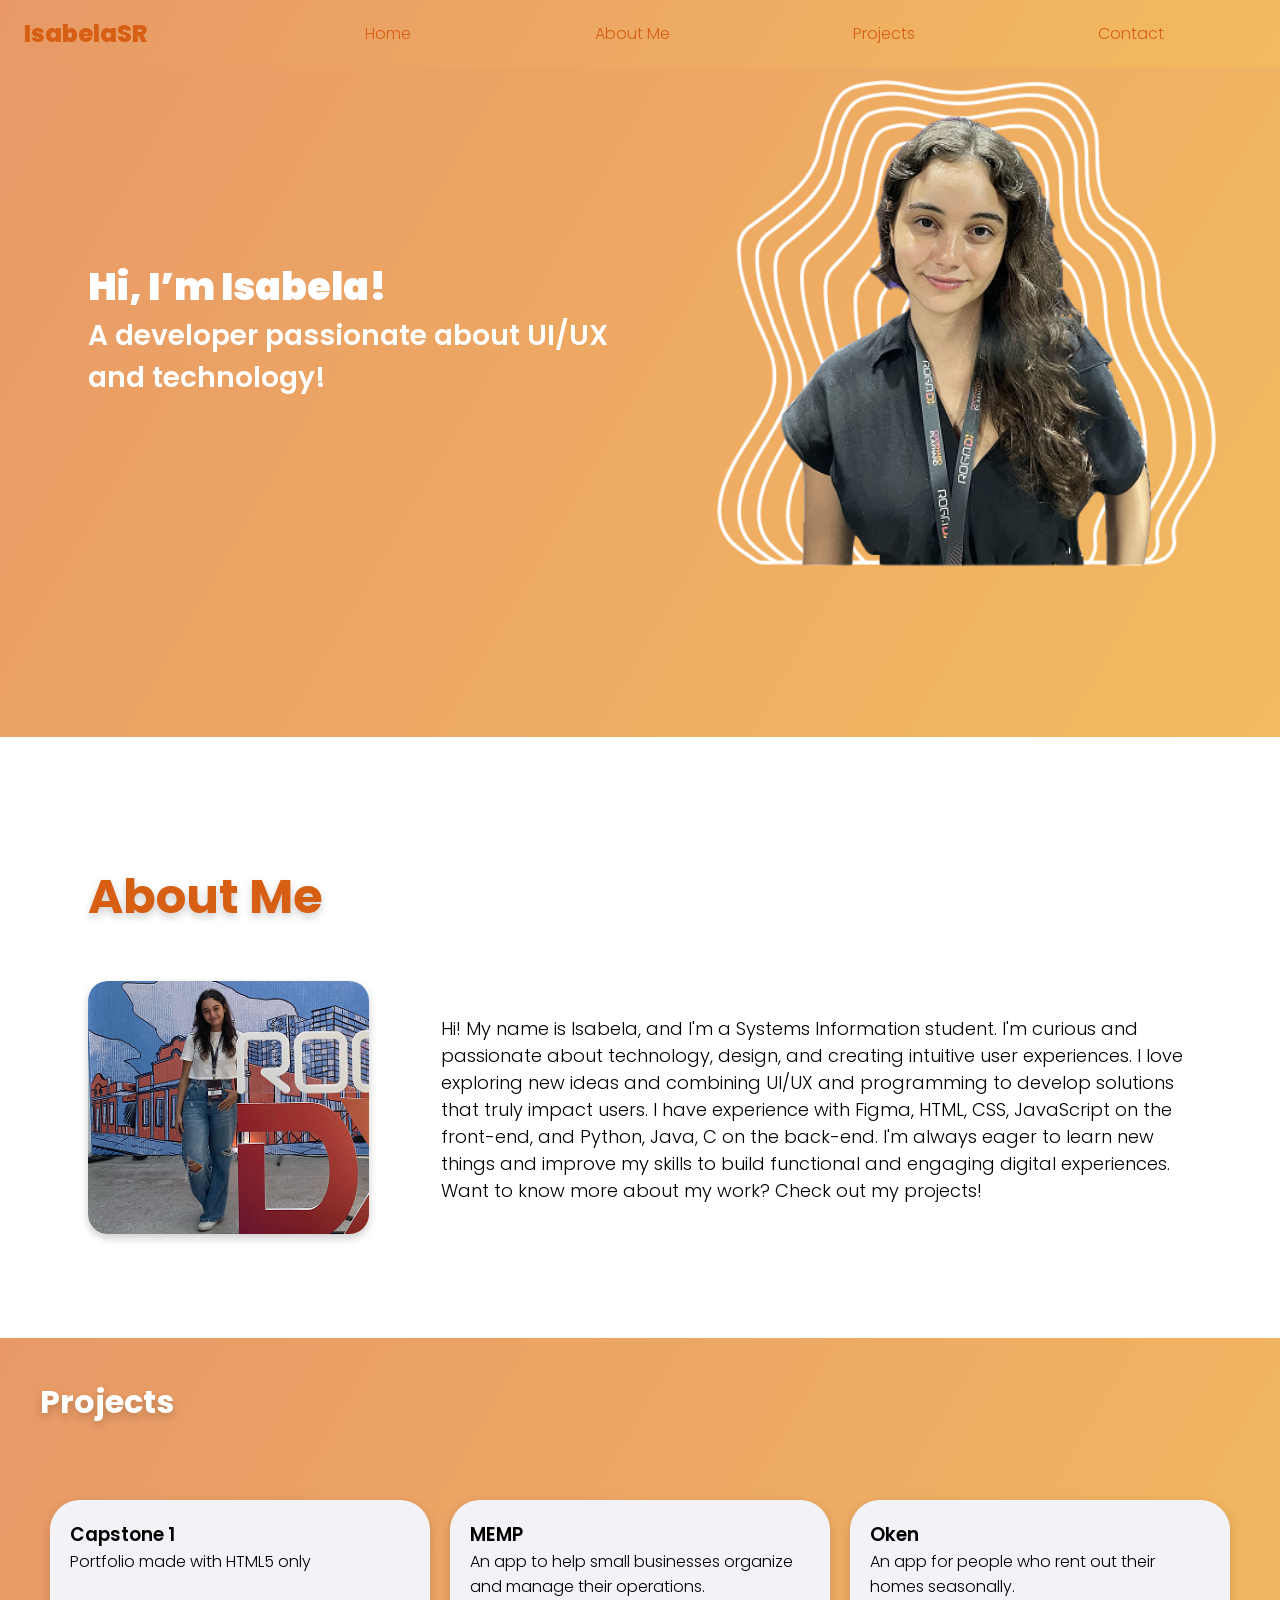
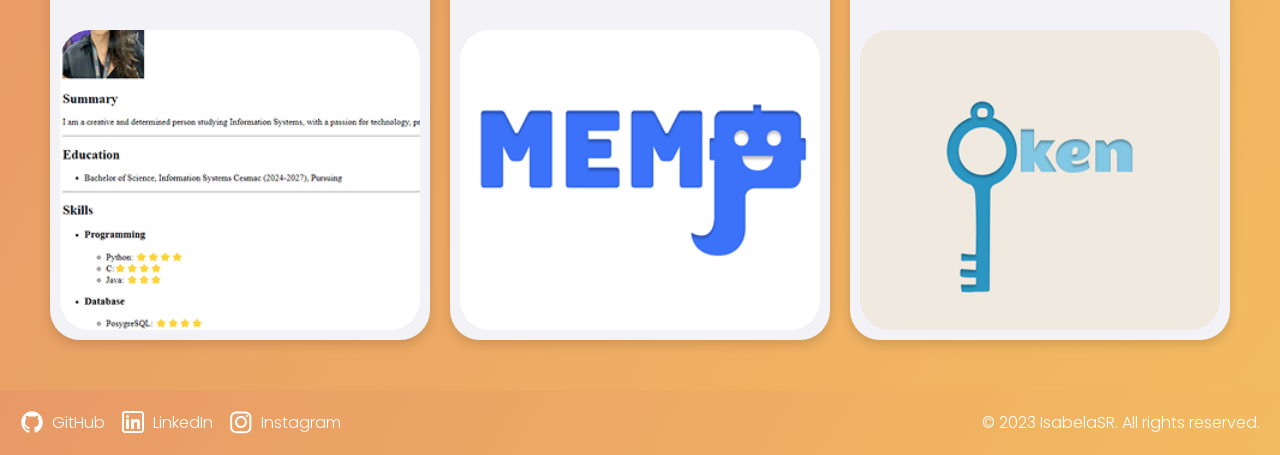
==== index.html @ 8e82a752 "Add files via upload" ====
<!DOCTYPE html>
<html lang="en">

<head>
  <meta charset="UTF-8">
  <meta name="viewport" content="width=device-width, initial-scale=1.0">
  <title>IsabelaSR</title>
  <link rel="stylesheet" href="./css/style.css">
  <link rel="preconnect" href="https://fonts.googleapis.com">
  <link rel="preconnect" href="https://fonts.gstatic.com" crossorigin>
  <link href="https://fonts.googleapis.com/css2?family=Poppins:wght@100;200;300;400;500;600;700;800;900&display=swap" rel="stylesheet">
</head>

<body>
  <!-- Title -->
  <section id="title" class="gradient-background">

    <div class="nav-bar gradient-background">
      <h1 class="poppins-extrabold">IsabelaSR</h1>
      <div class="nav-links">
        <a class="poppins-light" href="#title">Home</a>
        <a class="poppins-light" href="#about-me">About Me</a>
        <a class="poppins-light" href="#projects">Projects</a>
        <a class="poppins-light" href="#footer">Contact</a>
      </div>

      <div class="menu-icon">
        <svg viewBox="0 0 24 24" width="24" height="24">
          <path d="M3 18h18v-2H3v2zm0-5h18v-2H3v2zm0-7v2h18V6H3z" fill="currentColor" />
        </svg>
      </div>
    </div>

    <div class="hero">
      <div class="hero-text">
        <h1 class="poppins-black">Hi, I’m Isabela!</h1>
        <h3 class="poppins-semibold">A developer passionate about UI/UX and technology!</h3>
      </div>

      <div class="hero-image">
        <img src="./assets/isabelaSR.png" alt="Isabela's profile photo">
      </div>
    </div>

  </section>

  <!-- About Me -->
  <section id="about-me">
    <div class="about-me">
      <div class="about-me-title">
        <h2 class="poppins-bold">About Me</h2>
      </div>

      <div class="about-me-img">
        <img src="./assets/isabela-congress.png" alt="Isabela at a congress">
      </div>

      <div class="about-me-text">
        <p class="poppins-light">
          Hi! My name is Isabela, and I'm a Systems Information student. I'm curious and passionate about technology, design, and creating intuitive user experiences. I love exploring new ideas and combining UI/UX and programming to develop solutions that truly impact users.
          I have experience with Figma, HTML, CSS, JavaScript on the front-end, and Python, Java, C on the back-end. I'm always eager to learn new things and improve my skills to build functional and engaging digital experiences.
          Want to know more about my work? Check out my projects!
        </p>
      </div>
    </div>
  </section>

  <!-- Projects -->
  <section id="projects" class="gradient-background">

    <h2 class="projects-title poppins-bold">Projects</h2>

    <div class="projects ">
     
      
      <div class="box-1">
        
        <div class="project-text">
          <h3 class="poppins-semibold">Capstone 1</h3>
          <p class="poppins-light">Portfolio made with HTML5 only</p>
        </div>

        <div class="project-img">
          <a href="https://github.com/isabelasr23/Capstone-Project-1" target="_blank" rel="noopener noreferrer"><img src="./assets/capstone1.png" alt="preview of capstone1"></a>
        </div>
      </div>
      
      <div class="box-2">
        
        <div class="project-text">
          <h3 class="poppins-semibold">MEMP</h3>
          <p class="poppins-light">An app to help small businesses organize and manage their operations.</p>
        </div>

        <div class="project-img">
          <a href="https://www.figma.com/design/SU6Z2O51t7DLcw71AQGESV/MEMP-app?node-id=105-685&t=XB6czW9s3LgYacQ4-1"><img src="./assets/Memp 2.png" alt="preview of MEMP"></a>
        </div>
      </div>

      <div class="box-3">
        
        <div class="project-text">
          <h3 class="poppins-semibold">Oken</h3>
          <p class="poppins-light">An app for people who rent out their homes seasonally.</p>
        </div>

        <div class="project-img">
          <img src="./assets/Oken 2.png" alt="">
        </div>
      </div>
    </div>
  </section>

  <!-- Footer -->
  <section class="gradient-background" id="footer">
    <div class="footer">
      <footer>
        <div class="social-links">

          <div class="github">
            <svg width="24" height="24" viewBox="0 0 24 24" fill="none" xmlns="http://www.w3.org/2000/svg">
              <path fill-rule="evenodd" clip-rule="evenodd" d="M12 1.19995C17.9648 1.19995 22.8 6.15708 22.8 12.2731C22.8 17.1644 19.709 21.3138 15.4203
               22.7794C14.8728 22.8885 14.6784 22.5427 14.6784 22.2478C14.6784 21.8828 14.6913 20.6905 14.6913 19.2087C14.6913 18.1763 14.3457 17.5024 13.958
                17.159C16.3632 16.8846 18.8903 15.9482 18.8903 11.6951C18.8903 10.4855 18.4713 9.49848 17.778 8.72304C17.8903 8.44332 18.2607 7.31702 17.6721 5.79206C17.6721
                5.79206 16.7671 5.49535 14.7053 6.92743C13.8424 6.68227 12.918 6.55892 12 6.5546C11.082 6.55892 10.1586 6.68227 9.29671 6.92743C7.23283 5.49535 6.32563
                5.79206 6.32563 5.79206C5.73919 7.31702 6.10963 8.44332 6.22087 8.72304C5.53075 9.49848 5.10847 10.4855 5.10847 11.6951C5.10847 15.9374 7.63027 16.8882 
                10.029 17.1679C9.72007 17.4444 9.44035 17.9321 9.34315 18.6482C8.72755 18.9311 7.16371 19.4208 6.20035 17.7285C6.20035 17.7285 5.62903 16.6645 4.54471 
                16.5868C4.54471 16.5868 3.49171 16.5728 4.47127 17.2597C4.47127 17.2597 5.17867 17.5999 5.67007 18.8797C5.67007 18.8797 6.30403 20.856 9.30859 20.1864C9.314
                21.112 9.32372 21.9843 9.32372 22.2478C9.32372 22.5405 9.12499 22.883 8.58607 22.7804C4.29415 21.317 1.19995 17.1655 1.19995 12.2731C1.19995 6.15708 6.03619
                1.19995 12 1.19995Z" fill="white"/>
              </svg>
              
            <a href="https://github.com/isabelasr23" target="_blank" rel="noopener noreferrer" class="poppins-light">GitHub</a>
          </div>

          <div class="linkedin">
            <svg width="24" height="24" viewBox="0 0 24 24" fill="none" xmlns="http://www.w3.org/2000/svg">
              <path d="M6.5 8C7.32843 8 8 7.32843 8 6.5C8 5.67157 7.32843 5 6.5 5C5.67157 5 5 5.67157 5 6.5C5 7.32843 5.67157 8 6.5 8Z" fill="white" fill-opacity="0.96"/>
              <path d="M5 10C5 9.44772 5.44772 9 6 9H7C7.55228 9 8 9.44771 8 10V18C8 18.5523 7.55228 19 7 19H6C5.44772 19 5 18.5523 5 18V10Z" fill="white" fill-opacity="0.96"/>
              <path d="M11 19H12C12.5523 19 13 18.5523 13 18V13.5C13 12 16 11 16 13V18.0004C16 18.5527 16.4477 19 17 19H18C18.5523 19 19 18.5523 19 18V12C19 10 17.5 9 15.5 9C13.5 9 13 10.5 13 10.5V10C13 9.44771 12.5523 
              9 12 9H11C10.4477 9 10 9.44772 10 10V18C10 18.5523 10.4477 19 11 19Z" fill="white" fill-opacity="0.96"/>
              <path fill-rule="evenodd" clip-rule="evenodd" d="M20 1C21.6569 1 23 2.34315 23 4V20C23 21.6569 21.6569 23 20 23H4C2.34315 23 1 21.6569 1 20V4C1 2.34315 2.34315 1 4 1H20ZM20 3C20.5523 3 21 3.44772 21 4V20C21
               20.5523 20.5523 21 20 21H4C3.44772 21 3 20.5523 3 20V4C3 3.44772 3.44772 3 4 3H20Z" fill="white" fill-opacity="0.96"/>
              </svg>
              
              <a href="www.linkedin.com/in/isabela-soares-a661ab219" target="_blank" rel="noopener noreferrer" class="poppins-light">LinkedIn</a>
          </div>

          <div class="instagram">
            <svg width="24" height="24" viewBox="0 0 24 24" fill="none" xmlns="http://www.w3.org/2000/svg">
              <path fill-rule="evenodd" clip-rule="evenodd" d="M12 18C15.3137 18 18 15.3137 18 12C18 8.68629 15.3137 6 12 6C8.68629 6 6 8.68629 6 12C6 15.3137 8.68629 18 12 18ZM12 
              16C14.2091 16 16 14.2091 16 12C16 9.79086 14.2091 8 12 8C9.79086 8 8 9.79086 8 12C8 14.2091 9.79086 16 12 16Z" fill="white"/>
              <path d="M18 5C17.4477 5 17 5.44772 17 6C17 6.55228 17.4477 7 18 7C18.5523 7 19 6.55228 19 6C19 5.44772 18.5523 5 18 5Z" fill="white"/>
              <path fill-rule="evenodd" clip-rule="evenodd" d="M1.83013 4.81659C1.19995 6.07673 1.19995 7.72634 1.19995 11.0256V13.7746C1.19995 17.0738 1.19995 18.7235 1.83013 
              19.9836C2.38445 21.092 3.26896 21.9932 4.35688 22.558C5.59368 23.2001 7.21274 23.2001 10.4509 23.2001H13.149C16.3871 23.2001 18.0063 23.2001 19.243 22.558C20.3309 21.9932 21.2155 21.092 21.7697 19.9836C22.4 18.7235
              22.4 17.0738 22.4 13.7746V11.0256C22.4 7.72634 22.4 6.07673 21.7697 4.81659C21.2155 3.70814 20.3309 2.80695 19.243 2.24217C18.0063 1.6001 16.3871 1.6001 13.149 1.6001H10.4509C7.21274 1.6001 5.59368 1.6001 4.35688 2.24217C3.26896 
              2.80695 2.38445 3.70814 1.83013 4.81659ZM13.149 3.56373H10.4509C8.8 3.56373 7.67776 3.56527 6.81032 3.63747C5.96536 3.70781 5.53327 3.8353 5.23184 3.99178C4.50656 4.3683 3.9169 4.9691 3.54734 5.70806C3.39376 6.01518 3.26863 6.45542 
              3.19959 7.31632C3.12873 8.20013 3.12722 9.34354 3.12722 11.0256V13.7746C3.12722 15.4567 3.12873 16.6 3.19959 17.4839C3.26863 18.3448 3.39376 18.7851 3.54734 19.0922C3.9169 19.8311 4.50656 20.4319 5.23184 20.8084C5.53327 20.9649 5.96536 
              21.0924 6.81032 21.1627C7.67776 21.2349 8.8 21.2365 10.4509 21.2365H13.149C14.7999 21.2365 15.9221 21.2349 16.7896 21.1627C17.6346 21.0924 18.0667 20.9649 18.3681 20.8084C19.0933 20.4319 19.683 19.8311 20.0525 19.0922C20.2061 18.7851 20.3313
              18.3448 20.4003 17.4839C20.4711 16.6 20.4727 15.4567 20.4727 13.7746V11.0256C20.4727 9.34354 20.4711 8.20013 20.4003 7.31632C20.3313 6.45542 20.2061 6.01518 20.0525 5.70806C19.683 4.9691 19.0933 4.3683 18.3681 3.99178C18.0667 3.8353 17.6346
              3.70781 16.7896 3.63747C15.9221 3.56527 14.7999 3.56373 13.149 3.56373Z" fill="white"/>
              </svg>
              
            <a href="https://www.instagram.com/isabelasoarer/" target="_blank" rel="noopener noreferrer" class="poppins-light">Instagram</a>

          </div>       
        </div>

        <div class="rights">
          <p class="poppins-light">© 2023 IsabelaSR. All rights reserved.</p>
        </div>

      </footer>
    </div>
  </section>
</body>

</html>
---- css/style.css ----
.poppins-thin {
font-family: "Poppins", serif;
font-weight: 100;
font-style: normal;
}
.poppins-extralight {
font-family: "Poppins", serif;
font-weight: 200;
font-style: normal;
}
.poppins-light {
font-family: "Poppins", serif;
font-weight: 300;
font-style: normal;
}
.poppins-regular {
font-family: "Poppins", serif;
font-weight: 400;
font-style: normal;
}
.poppins-medium {
font-family: "Poppins", serif;
font-weight: 500;
font-style: normal;
}
.poppins-semibold {
font-family: "Poppins", serif;
font-weight: 600;
font-style: normal;
}
.poppins-bold {
font-family: "Poppins", serif;
font-weight: 700;
font-style: normal;
}
.poppins-extrabold {
font-family: "Poppins", serif;
font-weight: 800;
font-style: normal;
}
.poppins-black {
font-family: "Poppins", serif;
font-weight: 900;
font-style: normal;
}
.gradient-background {
    background: linear-gradient(300deg, #FFDE59, #F3BB60, #E89967);
    background-size: 200% 200%;
    animation: gradient-animation 18s ease infinite;
}
  
@keyframes gradient-animation {
    0% {
        background-position: 0% 50%;
    }
    50% {
        background-position: 100% 50%;
    }
    100% {
        background-position: 0% 50%;
}
}
  
* {
    margin: 0;
    padding: 0;
    box-sizing: border-box;
}

html {
    scroll-behavior: smooth;
}

/*NAV -----------------------------------------------*/
.nav-bar {
    display: grid;
    grid-template-columns: repeat(10, 1fr);
    gap: 16px;
    align-items: center;
    width: 100%;
    margin: 0 auto;
    padding: 16px 24px;
    color: #D65F13;
    position: fixed;
    top: 0;
    left: 0;
    right: 0;
    z-index: 1000;
}
  
.nav-bar h1 {
    grid-column: span 2;
    margin: 0;
}
  
.nav-links {
    grid-column: span 8;
    display: flex;
    justify-content: space-around;
    align-items: center;
}
  
.nav-links a {
text-align: center;
color: #D65F13;
text-decoration: none;
}
  
.nav-links a:hover {
    text-decoration: underline;
}

.menu-icon {
    display: none;
    cursor: pointer;
}
  
.menu-icon svg {
    width: 24px;
    height: 24px;
}

  /*HERO -----------------------------------------------*/
  
.hero {
    display: grid;
    grid-template-columns: repeat(9, 1fr);
    gap: 24px;
    max-width: 1200px;
    margin: 0 auto;
    padding: 80px 24px;
    padding-bottom: 160px;
    align-items: center;
}
  
.hero-text {
    grid-column: span 5;
    color: black;
    padding: 24px;
    text-align: left;
}

.hero-text h1 {
    font-size: 38px;
    color: white;
}
  
.hero-text h3 {
    font-size: 28px;
    line-height: 1.5;
    color: white;
}

.hero-image {
    grid-column: span 4;
    width: 100%;
    max-width: 100%;
    justify-self: end;
}
  
.hero-image img {
    width: 100%;
    height: auto;
    border-radius: 8px;
}

  /*ABOUT ME -----------------------------------------------*/
  
.about-me {
    display: grid;
    grid-template-columns: repeat(10, 1fr);
    gap: 24px;
    padding: 100px 24px;
    max-width: 1200px;
    margin: 0 auto;
    align-items: center;
}
  
.about-me-title {
    grid-column: 1 / -1;
    color: #D65F13;
    padding: 24px;
    text-align: left;
    font-size: 32px;
    text-shadow:0 4px 8px rgba(0, 0, 0, 0.2) ;
}
  
.about-me-img {
    grid-column: span 3;
    padding-left: 24px;
    padding-right: 24px;
    width: 100%;
    max-width: 100%;
    border-radius: 20px;
}

.about-me-img img {
    width: 100%;
    height: auto;
    border-radius: 20px;
    box-shadow: 0 4px 8px rgba(0, 0, 0, 0.2);
}
  
.about-me-text {
    grid-column: span 7;
    color: black;
    padding: 24px;
    text-align: left;
    font-size: 18px;
}

/*Projects -----------------------------------------------*/

.projects {
    display: flex;
    width: 100%;
    padding: 50px;
    justify-content: space-evenly;
    
}

.box-1, .box-2, .box-3 {
    width: 400px;
    height: 440px;
    border-radius: 30px;
    margin-right: 20px;

    box-shadow: 0 4px 12px rgba(0, 0, 0, 0.15);
    
    background-color: #F2F2F7;
}

.box-3 {
   margin-right: 0px;
}

.projects-title {
    text-align: left;
    font-size: 32px; 
    color: white; 
    text-shadow:0 4px 8px rgba(0, 0, 0, 0.2) ;
    margin-bottom: 24px; 
    padding-left: 40px;
    padding-top: 40px;
}
.project-text{
    width: 100%;
    height: 120px;

    color: black;
    text-align: left;
    padding: 20px;

}

.project-img {
    width: 360;
    height: 320px;
    border-radius: 30px;
    align-items: stretch;
    justify-content: center;

    padding: 10px;
}

.project-img img {
    width: 100%;
    height: 100%;
    max-height: 100%;

    object-fit: cover;
    border-radius: 30px;
}

/*FOOTER-----------------------------------------------*/


footer {
    display: flex;
    justify-content: space-between;
    align-items: center;
    padding: 20px;
    color: white;
}

.social-links {
    display: flex;
    gap: 16px;
}

.github, .linkedin, .instagram {
    display: flex;
    align-items: center;
    gap: 8px;
}

.social-links a {
    color: white;
    text-decoration: none;
}

.social-links a:hover {
    text-decoration: underline;
}

.rights {
    display: flex;
    align-items: center; 
}

@media (max-width: 768px) {


    .nav-bar {
        grid-template-columns: 1fr auto;
    }

    .nav-links {
        display: none;
    }

    .menu-icon {
        display: block;
    }

    .hero {
        grid-template-columns: repeat(6, 1fr);
    }

    .hero-text, .hero-image {
        grid-column: span 6;
        justify-self: center;
        padding-top: 50px;
    }

    .about-me {
        grid-template-columns: 1fr;
    }

    .about-me-img, .about-me-text {
        grid-column: span 1;
    }

    .projects {
        flex-direction: column;
        align-items: center;
    }
    
    .projects-title {
        font-size: 28px;
        margin-bottom: 16px; 
        padding-left: 0px;
        text-align: center;
    }

    .box-1, .box-2, .box-3 {
        width: 90%;
        max-width: 300px;
        height: auto;
        margin-right: 0;
        margin-bottom: 20px;
    }

    .project-img {
        width: 100%;
        height: auto;
    }

    .project-text {
        height: auto;
        padding: 15px;
    }
    footer {
        flex-direction: column;
        align-items: center;
        gap: 16px;
        padding: 20px 10px;
    }

    .social-links {
        flex-direction: column;
        align-items: center;
        gap: 12px;
    }

    .rights {
        text-align: center;
    }

}
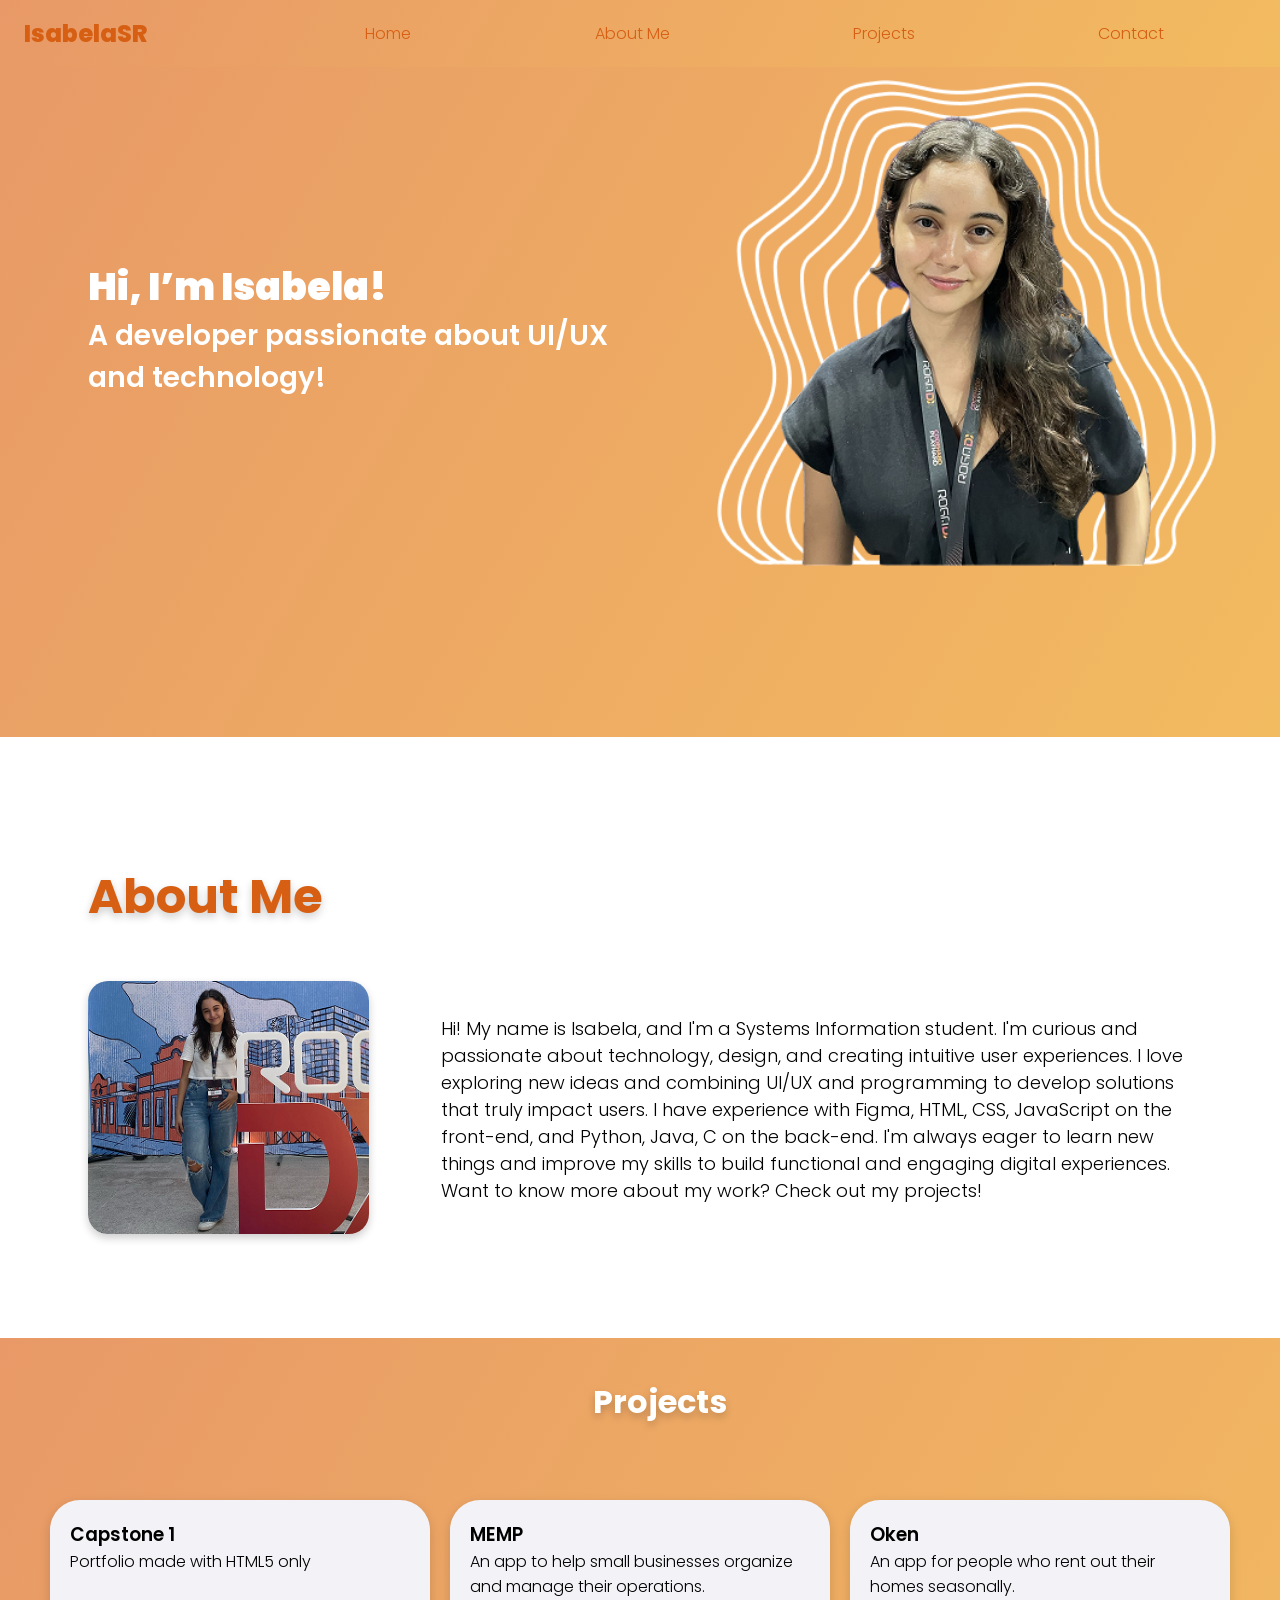
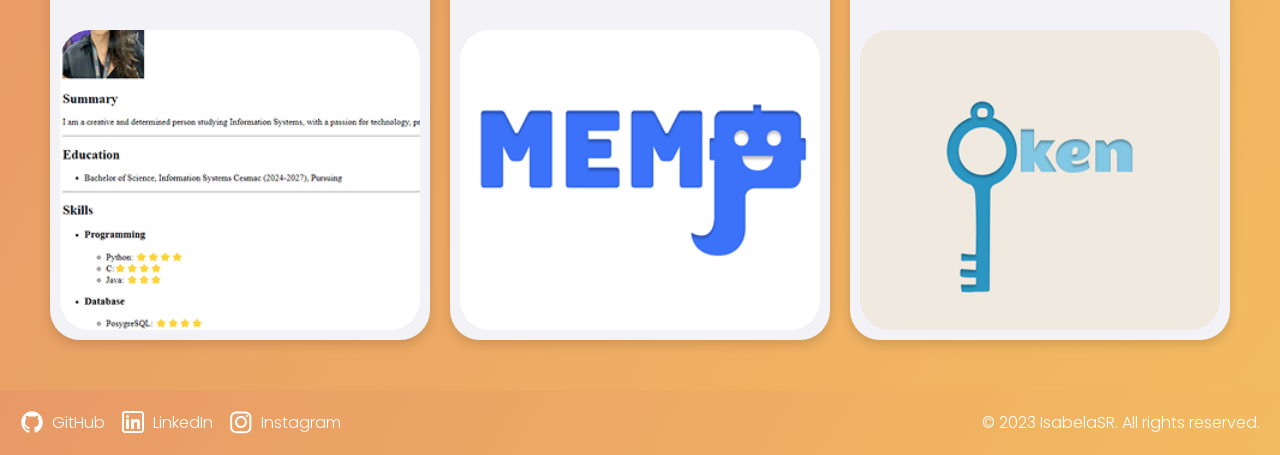
==== commit b6d92851: "Update index.html" ====
--- a/index.html
+++ b/index.html
@@ -105,7 +105,7 @@
         </div>
 
         <div class="project-img">
-          <img src="./assets/Oken 2.png" alt="">
+          <img src="./assets/Oken 2.png" alt="Preview of Oken">
         </div>
       </div>
     </div>
@@ -175,4 +175,4 @@
   </section>
 </body>
 
-</html>+</html>
--- a/css/style.css
+++ b/css/style.css
@@ -235,7 +235,7 @@
 }
 
 .projects-title {
-    text-align: left;
+    text-align: center;
     font-size: 32px; 
     color: white; 
     text-shadow:0 4px 8px rgba(0, 0, 0, 0.2) ;
@@ -336,6 +336,9 @@
     .about-me {
         grid-template-columns: 1fr;
     }
+    .about-me-title{
+        text-align: center;
+    }
 
     .about-me-img, .about-me-text {
         grid-column: span 1;
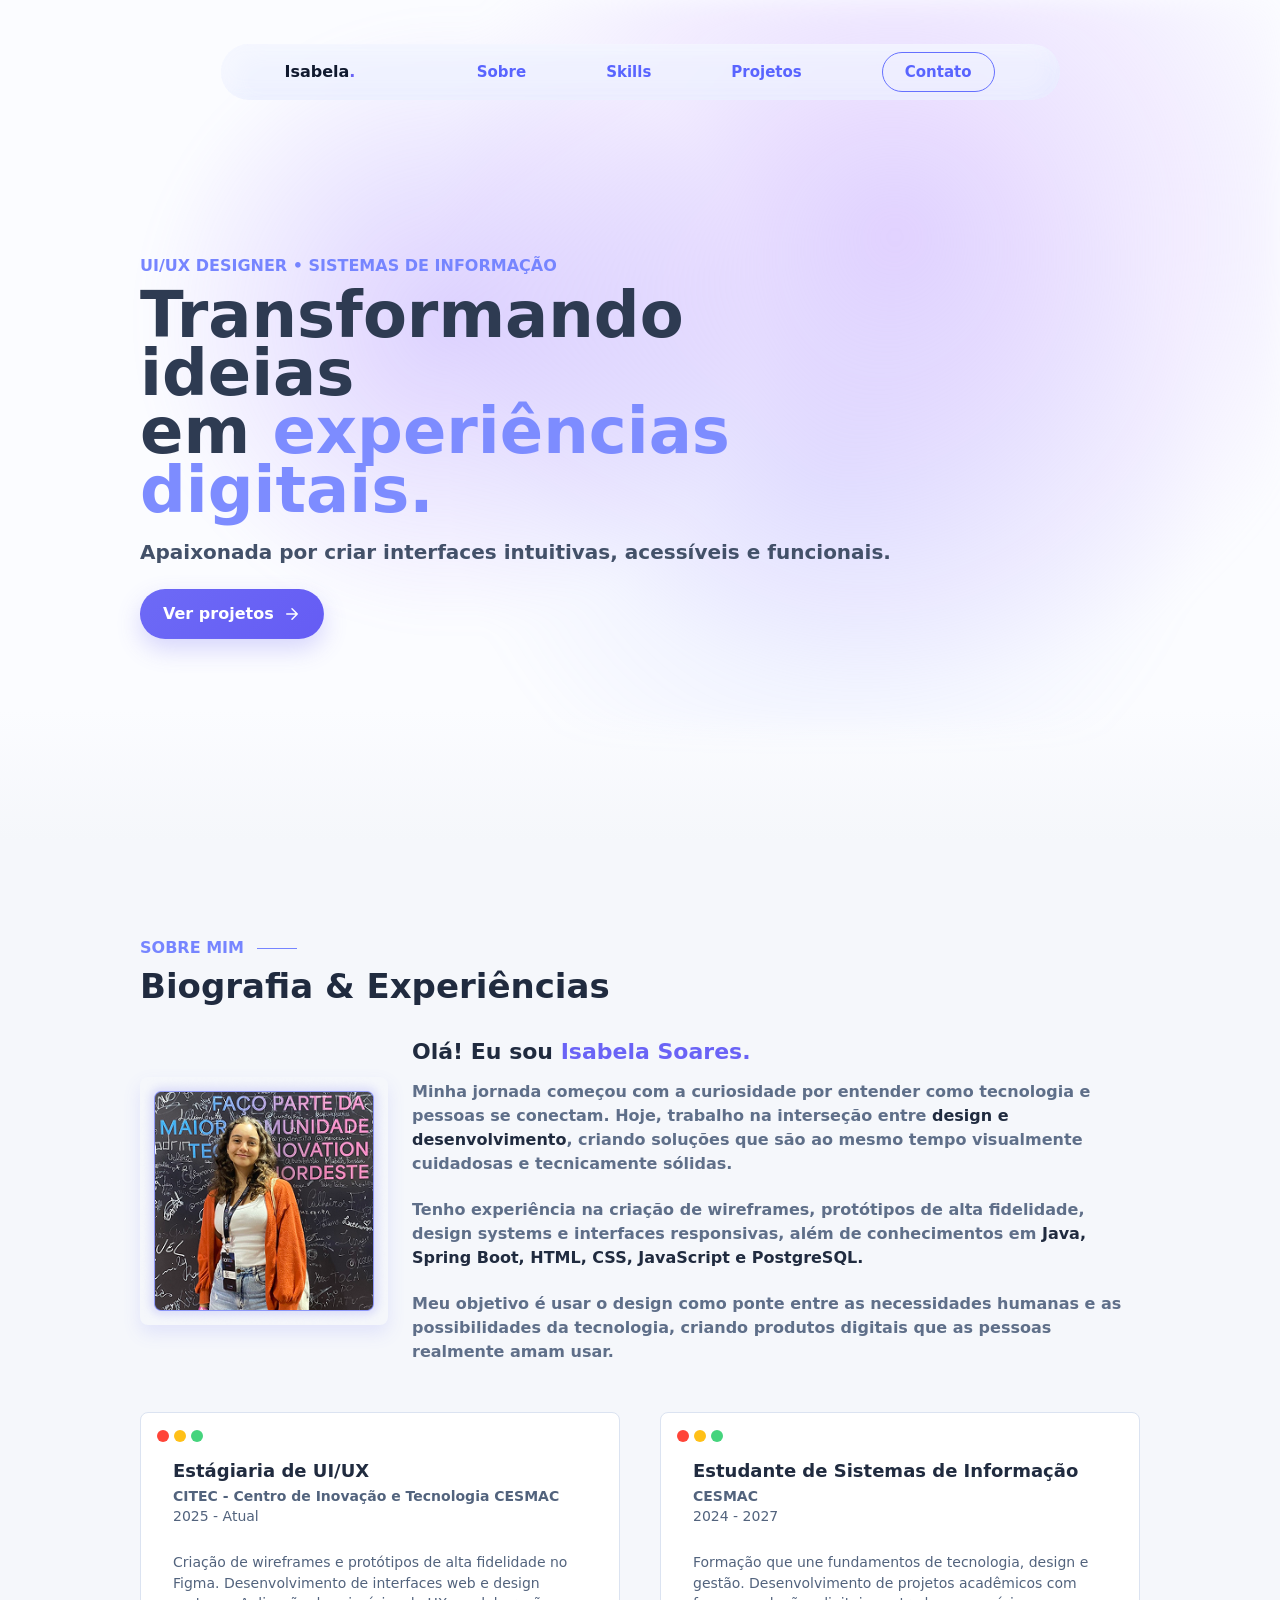
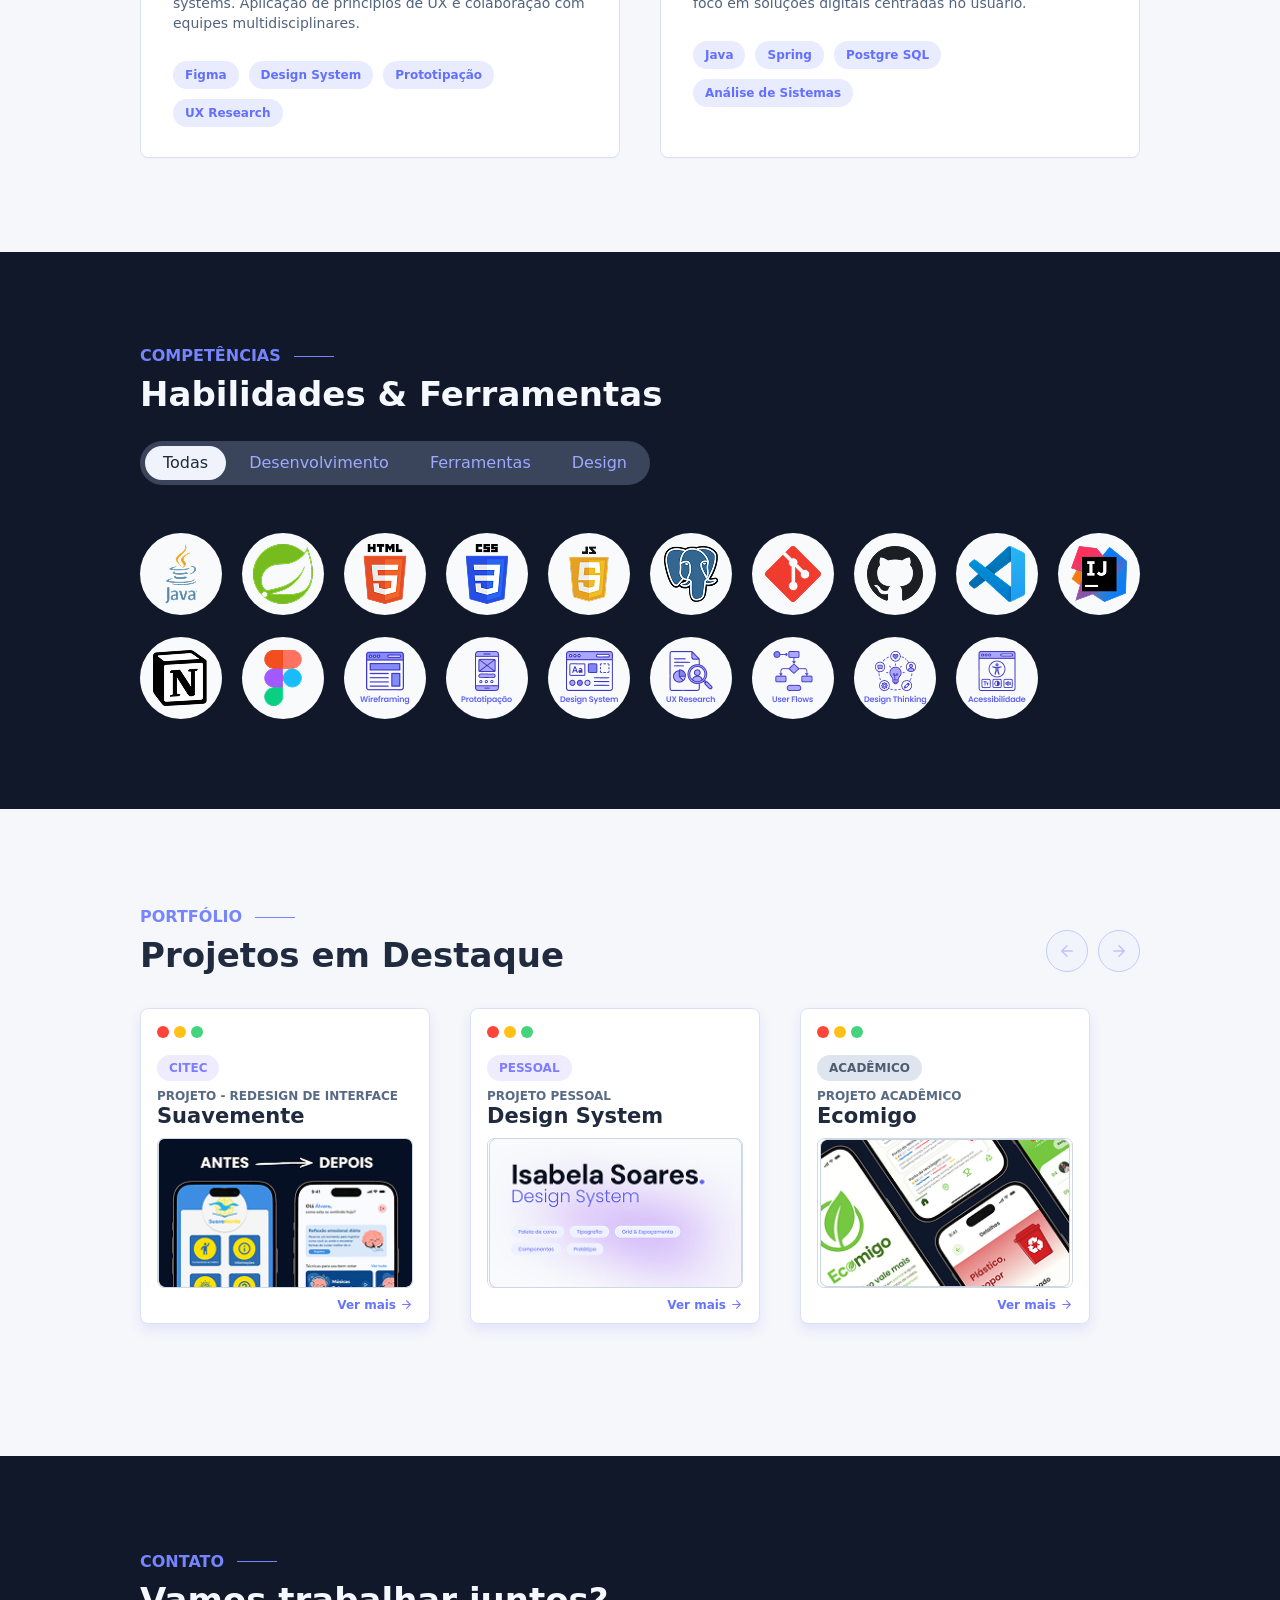
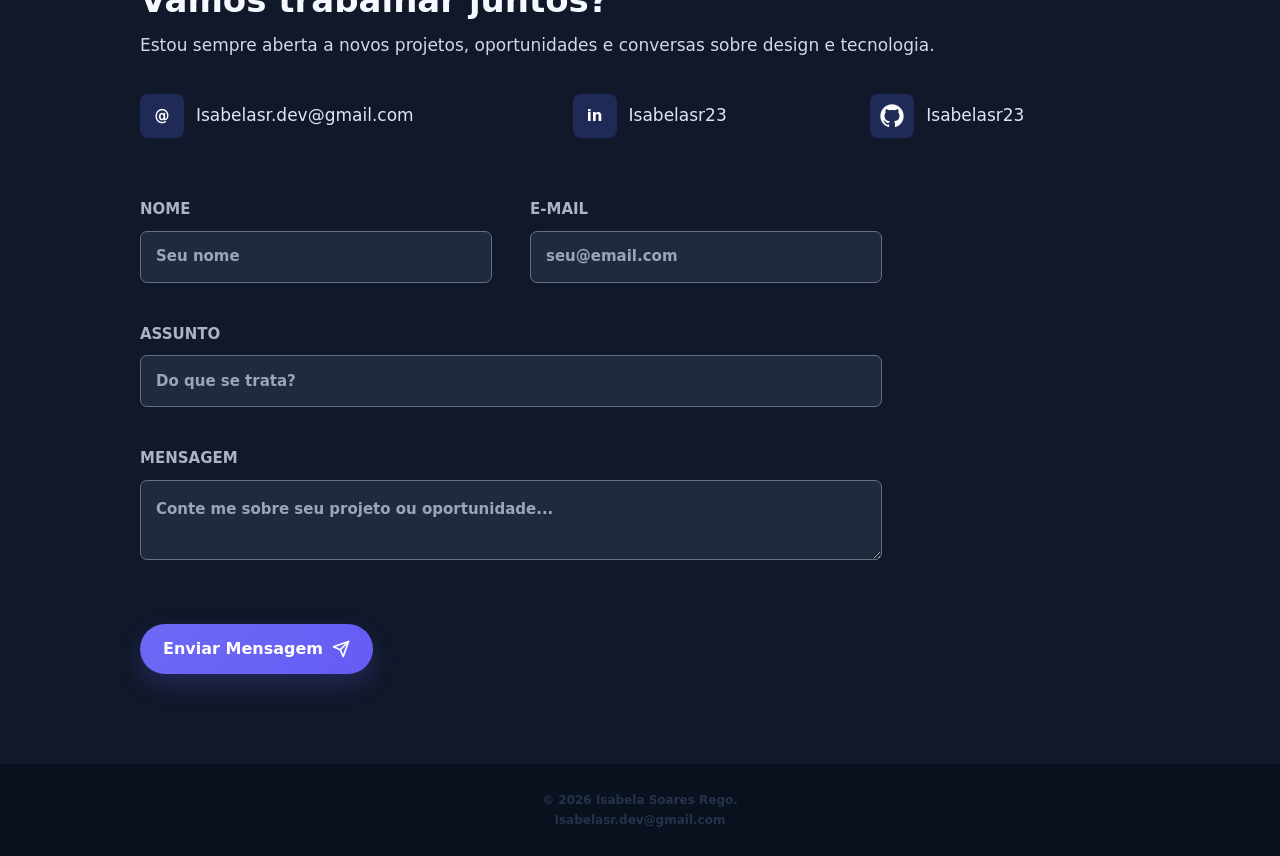
==== commit 9b50b532: "Primeira versão do portfólio" ====
--- a/index.html
+++ b/index.html
@@ -1,178 +1,273 @@
-<!DOCTYPE html>
-<html lang="en">
-
-<head>
-  <meta charset="UTF-8">
-  <meta name="viewport" content="width=device-width, initial-scale=1.0">
-  <title>IsabelaSR</title>
-  <link rel="stylesheet" href="./css/style.css">
-  <link rel="preconnect" href="https://fonts.googleapis.com">
-  <link rel="preconnect" href="https://fonts.gstatic.com" crossorigin>
-  <link href="https://fonts.googleapis.com/css2?family=Poppins:wght@100;200;300;400;500;600;700;800;900&display=swap" rel="stylesheet">
-</head>
-
-<body>
-  <!-- Title -->
-  <section id="title" class="gradient-background">
-
-    <div class="nav-bar gradient-background">
-      <h1 class="poppins-extrabold">IsabelaSR</h1>
-      <div class="nav-links">
-        <a class="poppins-light" href="#title">Home</a>
-        <a class="poppins-light" href="#about-me">About Me</a>
-        <a class="poppins-light" href="#projects">Projects</a>
-        <a class="poppins-light" href="#footer">Contact</a>
-      </div>
-
-      <div class="menu-icon">
-        <svg viewBox="0 0 24 24" width="24" height="24">
-          <path d="M3 18h18v-2H3v2zm0-5h18v-2H3v2zm0-7v2h18V6H3z" fill="currentColor" />
-        </svg>
-      </div>
-    </div>
-
-    <div class="hero">
-      <div class="hero-text">
-        <h1 class="poppins-black">Hi, I’m Isabela!</h1>
-        <h3 class="poppins-semibold">A developer passionate about UI/UX and technology!</h3>
-      </div>
-
-      <div class="hero-image">
-        <img src="./assets/isabelaSR.png" alt="Isabela's profile photo">
-      </div>
-    </div>
-
-  </section>
-
-  <!-- About Me -->
-  <section id="about-me">
-    <div class="about-me">
-      <div class="about-me-title">
-        <h2 class="poppins-bold">About Me</h2>
-      </div>
-
-      <div class="about-me-img">
-        <img src="./assets/isabela-congress.png" alt="Isabela at a congress">
-      </div>
-
-      <div class="about-me-text">
-        <p class="poppins-light">
-          Hi! My name is Isabela, and I'm a Systems Information student. I'm curious and passionate about technology, design, and creating intuitive user experiences. I love exploring new ideas and combining UI/UX and programming to develop solutions that truly impact users.
-          I have experience with Figma, HTML, CSS, JavaScript on the front-end, and Python, Java, C on the back-end. I'm always eager to learn new things and improve my skills to build functional and engaging digital experiences.
-          Want to know more about my work? Check out my projects!
-        </p>
-      </div>
-    </div>
-  </section>
-
-  <!-- Projects -->
-  <section id="projects" class="gradient-background">
-
-    <h2 class="projects-title poppins-bold">Projects</h2>
-
-    <div class="projects ">
-     
-      
-      <div class="box-1">
-        
-        <div class="project-text">
-          <h3 class="poppins-semibold">Capstone 1</h3>
-          <p class="poppins-light">Portfolio made with HTML5 only</p>
-        </div>
-
-        <div class="project-img">
-          <a href="https://github.com/isabelasr23/Capstone-Project-1" target="_blank" rel="noopener noreferrer"><img src="./assets/capstone1.png" alt="preview of capstone1"></a>
-        </div>
-      </div>
-      
-      <div class="box-2">
-        
-        <div class="project-text">
-          <h3 class="poppins-semibold">MEMP</h3>
-          <p class="poppins-light">An app to help small businesses organize and manage their operations.</p>
-        </div>
-
-        <div class="project-img">
-          <a href="https://www.figma.com/design/SU6Z2O51t7DLcw71AQGESV/MEMP-app?node-id=105-685&t=XB6czW9s3LgYacQ4-1"><img src="./assets/Memp 2.png" alt="preview of MEMP"></a>
-        </div>
-      </div>
-
-      <div class="box-3">
-        
-        <div class="project-text">
-          <h3 class="poppins-semibold">Oken</h3>
-          <p class="poppins-light">An app for people who rent out their homes seasonally.</p>
-        </div>
-
-        <div class="project-img">
-          <img src="./assets/Oken 2.png" alt="Preview of Oken">
-        </div>
-      </div>
-    </div>
-  </section>
-
-  <!-- Footer -->
-  <section class="gradient-background" id="footer">
-    <div class="footer">
-      <footer>
-        <div class="social-links">
-
-          <div class="github">
-            <svg width="24" height="24" viewBox="0 0 24 24" fill="none" xmlns="http://www.w3.org/2000/svg">
-              <path fill-rule="evenodd" clip-rule="evenodd" d="M12 1.19995C17.9648 1.19995 22.8 6.15708 22.8 12.2731C22.8 17.1644 19.709 21.3138 15.4203
-               22.7794C14.8728 22.8885 14.6784 22.5427 14.6784 22.2478C14.6784 21.8828 14.6913 20.6905 14.6913 19.2087C14.6913 18.1763 14.3457 17.5024 13.958
-                17.159C16.3632 16.8846 18.8903 15.9482 18.8903 11.6951C18.8903 10.4855 18.4713 9.49848 17.778 8.72304C17.8903 8.44332 18.2607 7.31702 17.6721 5.79206C17.6721
-                5.79206 16.7671 5.49535 14.7053 6.92743C13.8424 6.68227 12.918 6.55892 12 6.5546C11.082 6.55892 10.1586 6.68227 9.29671 6.92743C7.23283 5.49535 6.32563
-                5.79206 6.32563 5.79206C5.73919 7.31702 6.10963 8.44332 6.22087 8.72304C5.53075 9.49848 5.10847 10.4855 5.10847 11.6951C5.10847 15.9374 7.63027 16.8882 
-                10.029 17.1679C9.72007 17.4444 9.44035 17.9321 9.34315 18.6482C8.72755 18.9311 7.16371 19.4208 6.20035 17.7285C6.20035 17.7285 5.62903 16.6645 4.54471 
-                16.5868C4.54471 16.5868 3.49171 16.5728 4.47127 17.2597C4.47127 17.2597 5.17867 17.5999 5.67007 18.8797C5.67007 18.8797 6.30403 20.856 9.30859 20.1864C9.314
-                21.112 9.32372 21.9843 9.32372 22.2478C9.32372 22.5405 9.12499 22.883 8.58607 22.7804C4.29415 21.317 1.19995 17.1655 1.19995 12.2731C1.19995 6.15708 6.03619
-                1.19995 12 1.19995Z" fill="white"/>
-              </svg>
-              
-            <a href="https://github.com/isabelasr23" target="_blank" rel="noopener noreferrer" class="poppins-light">GitHub</a>
-          </div>
-
-          <div class="linkedin">
-            <svg width="24" height="24" viewBox="0 0 24 24" fill="none" xmlns="http://www.w3.org/2000/svg">
-              <path d="M6.5 8C7.32843 8 8 7.32843 8 6.5C8 5.67157 7.32843 5 6.5 5C5.67157 5 5 5.67157 5 6.5C5 7.32843 5.67157 8 6.5 8Z" fill="white" fill-opacity="0.96"/>
-              <path d="M5 10C5 9.44772 5.44772 9 6 9H7C7.55228 9 8 9.44771 8 10V18C8 18.5523 7.55228 19 7 19H6C5.44772 19 5 18.5523 5 18V10Z" fill="white" fill-opacity="0.96"/>
-              <path d="M11 19H12C12.5523 19 13 18.5523 13 18V13.5C13 12 16 11 16 13V18.0004C16 18.5527 16.4477 19 17 19H18C18.5523 19 19 18.5523 19 18V12C19 10 17.5 9 15.5 9C13.5 9 13 10.5 13 10.5V10C13 9.44771 12.5523 
-              9 12 9H11C10.4477 9 10 9.44772 10 10V18C10 18.5523 10.4477 19 11 19Z" fill="white" fill-opacity="0.96"/>
-              <path fill-rule="evenodd" clip-rule="evenodd" d="M20 1C21.6569 1 23 2.34315 23 4V20C23 21.6569 21.6569 23 20 23H4C2.34315 23 1 21.6569 1 20V4C1 2.34315 2.34315 1 4 1H20ZM20 3C20.5523 3 21 3.44772 21 4V20C21
-               20.5523 20.5523 21 20 21H4C3.44772 21 3 20.5523 3 20V4C3 3.44772 3.44772 3 4 3H20Z" fill="white" fill-opacity="0.96"/>
-              </svg>
-              
-              <a href="www.linkedin.com/in/isabela-soares-a661ab219" target="_blank" rel="noopener noreferrer" class="poppins-light">LinkedIn</a>
-          </div>
-
-          <div class="instagram">
-            <svg width="24" height="24" viewBox="0 0 24 24" fill="none" xmlns="http://www.w3.org/2000/svg">
-              <path fill-rule="evenodd" clip-rule="evenodd" d="M12 18C15.3137 18 18 15.3137 18 12C18 8.68629 15.3137 6 12 6C8.68629 6 6 8.68629 6 12C6 15.3137 8.68629 18 12 18ZM12 
-              16C14.2091 16 16 14.2091 16 12C16 9.79086 14.2091 8 12 8C9.79086 8 8 9.79086 8 12C8 14.2091 9.79086 16 12 16Z" fill="white"/>
-              <path d="M18 5C17.4477 5 17 5.44772 17 6C17 6.55228 17.4477 7 18 7C18.5523 7 19 6.55228 19 6C19 5.44772 18.5523 5 18 5Z" fill="white"/>
-              <path fill-rule="evenodd" clip-rule="evenodd" d="M1.83013 4.81659C1.19995 6.07673 1.19995 7.72634 1.19995 11.0256V13.7746C1.19995 17.0738 1.19995 18.7235 1.83013 
-              19.9836C2.38445 21.092 3.26896 21.9932 4.35688 22.558C5.59368 23.2001 7.21274 23.2001 10.4509 23.2001H13.149C16.3871 23.2001 18.0063 23.2001 19.243 22.558C20.3309 21.9932 21.2155 21.092 21.7697 19.9836C22.4 18.7235
-              22.4 17.0738 22.4 13.7746V11.0256C22.4 7.72634 22.4 6.07673 21.7697 4.81659C21.2155 3.70814 20.3309 2.80695 19.243 2.24217C18.0063 1.6001 16.3871 1.6001 13.149 1.6001H10.4509C7.21274 1.6001 5.59368 1.6001 4.35688 2.24217C3.26896 
-              2.80695 2.38445 3.70814 1.83013 4.81659ZM13.149 3.56373H10.4509C8.8 3.56373 7.67776 3.56527 6.81032 3.63747C5.96536 3.70781 5.53327 3.8353 5.23184 3.99178C4.50656 4.3683 3.9169 4.9691 3.54734 5.70806C3.39376 6.01518 3.26863 6.45542 
-              3.19959 7.31632C3.12873 8.20013 3.12722 9.34354 3.12722 11.0256V13.7746C3.12722 15.4567 3.12873 16.6 3.19959 17.4839C3.26863 18.3448 3.39376 18.7851 3.54734 19.0922C3.9169 19.8311 4.50656 20.4319 5.23184 20.8084C5.53327 20.9649 5.96536 
-              21.0924 6.81032 21.1627C7.67776 21.2349 8.8 21.2365 10.4509 21.2365H13.149C14.7999 21.2365 15.9221 21.2349 16.7896 21.1627C17.6346 21.0924 18.0667 20.9649 18.3681 20.8084C19.0933 20.4319 19.683 19.8311 20.0525 19.0922C20.2061 18.7851 20.3313
-              18.3448 20.4003 17.4839C20.4711 16.6 20.4727 15.4567 20.4727 13.7746V11.0256C20.4727 9.34354 20.4711 8.20013 20.4003 7.31632C20.3313 6.45542 20.2061 6.01518 20.0525 5.70806C19.683 4.9691 19.0933 4.3683 18.3681 3.99178C18.0667 3.8353 17.6346
-              3.70781 16.7896 3.63747C15.9221 3.56527 14.7999 3.56373 13.149 3.56373Z" fill="white"/>
-              </svg>
-              
-            <a href="https://www.instagram.com/isabelasoarer/" target="_blank" rel="noopener noreferrer" class="poppins-light">Instagram</a>
-
-          </div>       
-        </div>
-
-        <div class="rights">
-          <p class="poppins-light">© 2023 IsabelaSR. All rights reserved.</p>
-        </div>
-
-      </footer>
-    </div>
-  </section>
-</body>
-
-</html>
+<!DOCTYPE html>
+<html lang="pt-BR">
+  <head>
+    <meta charset="UTF-8" />
+    <meta name="viewport" content="width=device-width, initial-scale=1.0" />
+    <meta
+      name="description"
+      content="Portfólio de Isabela Soares, UI/UX Designer e estudante de Sistemas de Informação."
+    />
+    <title>Isabela Soares | Portfólio</title>
+    <link rel="stylesheet" href="css/style.css" />
+  </head>
+  <body>
+    <a class="skip-link" href="#main">Pular para o conteúdo</a>
+
+    <header class="site-header" aria-label="Cabeçalho">
+      <nav class="nav-pill" aria-label="Navegação principal">
+        <a class="brand" href="#hero" aria-label="Página inicial">Isabela<span>.</span></a>
+        <button class="menu-toggle" type="button" aria-label="Abrir menu" aria-expanded="false">
+          <span></span>
+          <span></span>
+          <span></span>
+        </button>
+        <ul class="nav-links">
+          <li><a href="#sobre">Sobre</a></li>
+          <li><a href="#skills">Skills</a></li>
+          <li><a href="#projetos">Projetos</a></li>
+          <li><a class="nav-contact" href="#contato">Contato</a></li>
+        </ul>
+      </nav>
+    </header>
+
+    <main id="main">
+      <section class="hero section-reveal" id="hero" aria-labelledby="hero-title">
+        <div class="hero-glow" aria-hidden="true"></div>
+        <div class="container hero-content">
+          <p class="eyebrow">UI/UX Designer &bull; Sistemas de Informação</p>
+          <h1 id="hero-title">
+            Transformando ideias<br />
+            em <span>experiências digitais.</span>
+          </h1>
+          <p class="hero-subtitle">Apaixonada por criar interfaces intuitivas, acessíveis e funcionais.</p>
+          <a class="primary-button" href="#projetos">
+            Ver projetos
+            <span class="arrow-icon" aria-hidden="true"></span>
+          </a>
+        </div>
+      </section>
+
+      <section class="about section-light section-reveal" id="sobre" aria-labelledby="about-title">
+        <div class="container">
+          <p class="section-kicker">Sobre mim</p>
+          <h2 id="about-title">Biografia &amp; Experiências</h2>
+
+          <div class="about-grid">
+            <img
+              class="profile-photo"
+              src="assets/images/profile-isabela.png"
+              alt="Isabela Soares em frente a um mural de comunidade e tecnologia"
+            />
+            <div class="about-text">
+              <h3>Olá! Eu sou <span>Isabela Soares.</span></h3>
+              <p>
+                Minha jornada começou com a curiosidade por entender como tecnologia e pessoas se conectam.
+                Hoje, trabalho na interseção entre <strong>design e desenvolvimento</strong>, criando soluções que
+                são ao mesmo tempo visualmente cuidadosas e tecnicamente sólidas.
+              </p>
+              <p>
+                Tenho experiência na criação de wireframes, protótipos de alta fidelidade, design systems e
+                interfaces responsivas, além de conhecimentos em <strong>Java, Spring Boot, HTML, CSS, JavaScript e PostgreSQL.</strong>
+              </p>
+              <p>
+                Meu objetivo é usar o design como ponte entre as necessidades humanas e as possibilidades da
+                tecnologia, criando produtos digitais que as pessoas realmente amam usar.
+              </p>
+            </div>
+          </div>
+
+          <div class="experience-grid" aria-label="Experiências e formação">
+            <article class="window-card">
+              <div class="window-dots" aria-hidden="true"><span></span><span></span><span></span></div>
+              <h3>Estágiaria de UI/UX</h3>
+              <p class="card-company">CITEC - Centro de Inovação e Tecnologia CESMAC</p>
+              <p class="card-date">2025 - Atual</p>
+              <p>
+                Criação de wireframes e protótipos de alta fidelidade no Figma. Desenvolvimento de interfaces web
+                e design systems. Aplicação de princípios de UX e colaboração com equipes multidisciplinares.
+              </p>
+              <ul class="tags" aria-label="Competências da experiência">
+                <li>Figma</li>
+                <li>Design System</li>
+                <li>Prototipação</li>
+                <li>UX Research</li>
+              </ul>
+            </article>
+
+            <article class="window-card">
+              <div class="window-dots" aria-hidden="true"><span></span><span></span><span></span></div>
+              <h3>Estudante de Sistemas de Informação</h3>
+              <p class="card-company">CESMAC</p>
+              <p class="card-date">2024 - 2027</p>
+              <p>
+                Formação que une fundamentos de tecnologia, design e gestão. Desenvolvimento de projetos acadêmicos
+                com foco em soluções digitais centradas no usuário.
+              </p>
+              <ul class="tags" aria-label="Competências da formação">
+                <li>Java</li>
+                <li>Spring</li>
+                <li>Postgre SQL</li>
+                <li>Análise de Sistemas</li>
+              </ul>
+            </article>
+          </div>
+        </div>
+      </section>
+
+      <section class="skills section-dark section-reveal" id="skills" aria-labelledby="skills-title">
+        <div class="container">
+          <p class="section-kicker">Competências</p>
+          <h2 id="skills-title">Habilidades &amp; Ferramentas</h2>
+
+          <div class="filter-bar" role="group" aria-label="Filtrar habilidades">
+            <button class="filter-button is-active" type="button" data-filter="todas">Todas</button>
+            <button class="filter-button" type="button" data-filter="desenvolvimento">Desenvolvimento</button>
+            <button class="filter-button" type="button" data-filter="ferramentas">Ferramentas</button>
+            <button class="filter-button" type="button" data-filter="design">Design</button>
+          </div>
+
+          <ul class="skills-grid" aria-label="Lista de habilidades">
+            <li class="skill-item" data-category="desenvolvimento"><img src="assets/skills/skill-java.png" alt="Java" /></li>
+            <li class="skill-item" data-category="desenvolvimento"><img src="assets/skills/skill-spring.png" alt="Spring" /></li>
+            <li class="skill-item" data-category="desenvolvimento"><img src="assets/skills/skill-html.png" alt="HTML5" /></li>
+            <li class="skill-item" data-category="desenvolvimento"><img src="assets/skills/skill-css.png" alt="CSS3" /></li>
+            <li class="skill-item" data-category="desenvolvimento"><img src="assets/skills/skill-javascript.png" alt="JavaScript" /></li>
+            <li class="skill-item" data-category="desenvolvimento"><img src="assets/skills/skill-postgresql.png" alt="PostgreSQL" /></li>
+            <li class="skill-item" data-category="ferramentas"><img src="assets/skills/skill-git.png" alt="Git" /></li>
+            <li class="skill-item" data-category="ferramentas"><img src="assets/skills/skill-github.png" alt="GitHub" /></li>
+            <li class="skill-item" data-category="ferramentas"><img src="assets/skills/skill-vscode.png" alt="Visual Studio Code" /></li>
+            <li class="skill-item" data-category="ferramentas"><img src="assets/skills/skill-intellij.png" alt="IntelliJ IDEA" /></li>
+            <li class="skill-item" data-category="ferramentas"><img src="assets/skills/skill-notion.png" alt="Notion" /></li>
+            <li class="skill-item" data-category="design"><img src="assets/skills/skill-figma.png" alt="Figma" /></li>
+            <li class="skill-item" data-category="design"><img src="assets/skills/skill-wireframing.png" alt="Wireframing" /></li>
+            <li class="skill-item" data-category="design"><img src="assets/skills/skill-prototyping.png" alt="Prototipação" /></li>
+            <li class="skill-item" data-category="design"><img src="assets/skills/skill-design-system.png" alt="Design System" /></li>
+            <li class="skill-item" data-category="design"><img src="assets/skills/skill-ux-research.png" alt="UX Research" /></li>
+            <li class="skill-item" data-category="design"><img src="assets/skills/skill-user-flows.png" alt="User Flows" /></li>
+            <li class="skill-item" data-category="design"><img src="assets/skills/skill-design-thinking.png" alt="Design Thinking" /></li>
+            <li class="skill-item" data-category="design"><img src="assets/skills/skill-accessibility.png" alt="Acessibilidade" /></li>
+          </ul>
+        </div>
+      </section>
+
+      <section class="projects section-light section-reveal" id="projetos" aria-labelledby="projects-title">
+        <div class="container">
+          <div class="projects-head">
+            <div>
+              <p class="section-kicker">Portfólio</p>
+              <h2 id="projects-title">Projetos em Destaque</h2>
+            </div>
+            <div class="carousel-controls" aria-label="Controles do carrossel de projetos">
+              <button class="carousel-button carousel-prev" type="button" aria-label="Projeto anterior">
+                <img src="assets/icons/arrow.svg" alt="" aria-hidden="true" />
+              </button>
+              <button class="carousel-button carousel-next" type="button" aria-label="Próximo projeto">
+                <img src="assets/icons/arrow.svg" alt="" aria-hidden="true" />
+              </button>
+            </div>
+          </div>
+
+          <div class="projects-carousel" tabindex="0" aria-label="Carrossel de projetos">
+            <div class="projects-grid">
+              <article class="project-card">
+                <div class="window-dots" aria-hidden="true"><span></span><span></span><span></span></div>
+                <span class="project-tag">CITEC</span>
+                <p class="project-type">Projeto - Redesign de Interface</p>
+                <h3>Suavemente</h3>
+                <a class="project-image" href="suavemente.html" aria-label="Ver mais sobre o projeto Suavemente">
+                  <img src="assets/projects/suavemente.png" alt="Preview do redesign do aplicativo Suavemente" />
+                </a>
+                <a class="project-link" href="suavemente.html">Ver mais <img class="project-arrow" src="assets/icons/arrow.svg" alt="" aria-hidden="true" /></a>
+              </article>
+
+              <article class="project-card">
+                <div class="window-dots" aria-hidden="true"><span></span><span></span><span></span></div>
+                <span class="project-tag">Pessoal</span>
+                <p class="project-type">Projeto Pessoal</p>
+                <h3>Design System</h3>
+                <a class="project-image" href="em-andamento.html" aria-label="Ver mais sobre o projeto Design System">
+                  <img src="assets/projects/design-system.png" alt="Preview do design system Isabela Soares" />
+                </a>
+                <a class="project-link" href="em-andamento.html">Ver mais <img class="project-arrow" src="assets/icons/arrow.svg" alt="" aria-hidden="true" /></a>
+              </article>
+
+              <article class="project-card">
+                <div class="window-dots" aria-hidden="true"><span></span><span></span><span></span></div>
+                <span class="project-tag project-tag-muted">Acadêmico</span>
+                <p class="project-type">Projeto Acadêmico</p>
+                <h3>Ecomigo</h3>
+                <a class="project-image project-image-contain" href="ecomigo.html" aria-label="Ver mais sobre o projeto Ecomigo">
+                  <img src="assets/projects/ecomigo-cover.png" alt="Preview de telas do projeto Ecomigo" />
+                </a>
+                <a class="project-link" href="ecomigo.html">Ver mais <img class="project-arrow" src="assets/icons/arrow.svg" alt="" aria-hidden="true" /></a>
+              </article>
+            </div>
+          </div>
+        </div>
+      </section>
+
+      <section class="contact section-dark section-reveal" id="contato" aria-labelledby="contact-title">
+        <div class="container">
+          <p class="section-kicker">Contato</p>
+          <h2 id="contact-title">Vamos trabalhar juntos?</h2>
+          <p class="contact-copy">Estou sempre aberta a novos projetos, oportunidades e conversas sobre design e tecnologia.</p>
+
+          <div class="contact-links" aria-label="Canais de contato">
+            <a href="mailto:Isabelasr.dev@gmail.com">
+              <span aria-hidden="true">@</span>
+              Isabelasr.dev@gmail.com
+            </a>
+            <a href="https://www.linkedin.com/in/isabelasr23" target="_blank" rel="noreferrer">
+              <span aria-hidden="true">in</span>
+              Isabelasr23
+            </a>
+            <a href="https://github.com/Isabelasr23" target="_blank" rel="noreferrer">
+              <span aria-hidden="true"><img class="contact-icon" src="assets/icons/github.svg" alt="" /></span>
+              Isabelasr23
+            </a>
+          </div>
+
+          <form class="contact-form" novalidate>
+            <div class="form-row">
+              <label>
+                Nome
+                <input type="text" name="nome" placeholder="Seu nome" autocomplete="name" required minlength="2" />
+                <span class="field-error" aria-live="polite"></span>
+              </label>
+              <label>
+                E-mail
+                <input type="email" name="email" placeholder="seu@email.com" autocomplete="email" required />
+                <span class="field-error" aria-live="polite"></span>
+              </label>
+            </div>
+            <label>
+              Assunto
+              <input type="text" name="assunto" placeholder="Do que se trata?" required minlength="3" />
+              <span class="field-error" aria-live="polite"></span>
+            </label>
+            <label>
+              Mensagem
+              <textarea name="mensagem" placeholder="Conte me sobre seu projeto ou oportunidade..." required minlength="10"></textarea>
+              <span class="field-error" aria-live="polite"></span>
+            </label>
+            <div class="form-status" aria-live="polite"></div>
+            <button class="primary-button submit-button" type="submit">
+              Enviar Mensagem
+              <svg aria-hidden="true" viewBox="0 0 24 24">
+                <path d="M22 2 11 13" />
+                <path d="m22 2-7 20-4-9-9-4Z" />
+              </svg>
+            </button>
+          </form>
+        </div>
+      </section>
+    </main>
+
+    <footer class="site-footer">
+      <p>&copy; 2026 Isabela Soares Rego.</p>
+      <a href="mailto:Isabelasr.dev@gmail.com">Isabelasr.dev@gmail.com</a>
+    </footer>
+
+    <script src="js/script.js"></script>
+  </body>
+</html>
--- a/css/style.css
+++ b/css/style.css
@@ -1,393 +1,1519 @@
-.poppins-thin {
-font-family: "Poppins", serif;
-font-weight: 100;
-font-style: normal;
-}
-.poppins-extralight {
-font-family: "Poppins", serif;
-font-weight: 200;
-font-style: normal;
-}
-.poppins-light {
-font-family: "Poppins", serif;
-font-weight: 300;
-font-style: normal;
-}
-.poppins-regular {
-font-family: "Poppins", serif;
-font-weight: 400;
-font-style: normal;
-}
-.poppins-medium {
-font-family: "Poppins", serif;
-font-weight: 500;
-font-style: normal;
-}
-.poppins-semibold {
-font-family: "Poppins", serif;
-font-weight: 600;
-font-style: normal;
-}
-.poppins-bold {
-font-family: "Poppins", serif;
-font-weight: 700;
-font-style: normal;
-}
-.poppins-extrabold {
-font-family: "Poppins", serif;
-font-weight: 800;
-font-style: normal;
-}
-.poppins-black {
-font-family: "Poppins", serif;
-font-weight: 900;
-font-style: normal;
-}
-.gradient-background {
-    background: linear-gradient(300deg, #FFDE59, #F3BB60, #E89967);
-    background-size: 200% 200%;
-    animation: gradient-animation 18s ease infinite;
-}
-  
-@keyframes gradient-animation {
-    0% {
-        background-position: 0% 50%;
-    }
-    50% {
-        background-position: 100% 50%;
-    }
-    100% {
-        background-position: 0% 50%;
-}
-}
-  
-* {
-    margin: 0;
-    padding: 0;
-    box-sizing: border-box;
-}
-
-html {
-    scroll-behavior: smooth;
-}
-
-/*NAV -----------------------------------------------*/
-.nav-bar {
-    display: grid;
-    grid-template-columns: repeat(10, 1fr);
-    gap: 16px;
-    align-items: center;
-    width: 100%;
-    margin: 0 auto;
-    padding: 16px 24px;
-    color: #D65F13;
-    position: fixed;
-    top: 0;
-    left: 0;
-    right: 0;
-    z-index: 1000;
-}
-  
-.nav-bar h1 {
-    grid-column: span 2;
-    margin: 0;
-}
-  
-.nav-links {
-    grid-column: span 8;
-    display: flex;
-    justify-content: space-around;
-    align-items: center;
-}
-  
-.nav-links a {
-text-align: center;
-color: #D65F13;
-text-decoration: none;
-}
-  
-.nav-links a:hover {
-    text-decoration: underline;
-}
-
-.menu-icon {
-    display: none;
-    cursor: pointer;
-}
-  
-.menu-icon svg {
-    width: 24px;
-    height: 24px;
-}
-
-  /*HERO -----------------------------------------------*/
-  
-.hero {
-    display: grid;
-    grid-template-columns: repeat(9, 1fr);
-    gap: 24px;
-    max-width: 1200px;
-    margin: 0 auto;
-    padding: 80px 24px;
-    padding-bottom: 160px;
-    align-items: center;
-}
-  
-.hero-text {
-    grid-column: span 5;
-    color: black;
-    padding: 24px;
-    text-align: left;
-}
-
-.hero-text h1 {
-    font-size: 38px;
-    color: white;
-}
-  
-.hero-text h3 {
-    font-size: 28px;
-    line-height: 1.5;
-    color: white;
-}
-
-.hero-image {
-    grid-column: span 4;
-    width: 100%;
-    max-width: 100%;
-    justify-self: end;
-}
-  
-.hero-image img {
-    width: 100%;
-    height: auto;
-    border-radius: 8px;
-}
-
-  /*ABOUT ME -----------------------------------------------*/
-  
-.about-me {
-    display: grid;
-    grid-template-columns: repeat(10, 1fr);
-    gap: 24px;
-    padding: 100px 24px;
-    max-width: 1200px;
-    margin: 0 auto;
-    align-items: center;
-}
-  
-.about-me-title {
-    grid-column: 1 / -1;
-    color: #D65F13;
-    padding: 24px;
-    text-align: left;
-    font-size: 32px;
-    text-shadow:0 4px 8px rgba(0, 0, 0, 0.2) ;
-}
-  
-.about-me-img {
-    grid-column: span 3;
-    padding-left: 24px;
-    padding-right: 24px;
-    width: 100%;
-    max-width: 100%;
-    border-radius: 20px;
-}
-
-.about-me-img img {
-    width: 100%;
-    height: auto;
-    border-radius: 20px;
-    box-shadow: 0 4px 8px rgba(0, 0, 0, 0.2);
-}
-  
-.about-me-text {
-    grid-column: span 7;
-    color: black;
-    padding: 24px;
-    text-align: left;
-    font-size: 18px;
-}
-
-/*Projects -----------------------------------------------*/
-
-.projects {
-    display: flex;
-    width: 100%;
-    padding: 50px;
-    justify-content: space-evenly;
-    
-}
-
-.box-1, .box-2, .box-3 {
-    width: 400px;
-    height: 440px;
-    border-radius: 30px;
-    margin-right: 20px;
-
-    box-shadow: 0 4px 12px rgba(0, 0, 0, 0.15);
-    
-    background-color: #F2F2F7;
-}
-
-.box-3 {
-   margin-right: 0px;
-}
-
-.projects-title {
-    text-align: center;
-    font-size: 32px; 
-    color: white; 
-    text-shadow:0 4px 8px rgba(0, 0, 0, 0.2) ;
-    margin-bottom: 24px; 
-    padding-left: 40px;
-    padding-top: 40px;
-}
-.project-text{
-    width: 100%;
-    height: 120px;
-
-    color: black;
-    text-align: left;
-    padding: 20px;
-
-}
-
-.project-img {
-    width: 360;
-    height: 320px;
-    border-radius: 30px;
-    align-items: stretch;
-    justify-content: center;
-
-    padding: 10px;
-}
-
-.project-img img {
-    width: 100%;
-    height: 100%;
-    max-height: 100%;
-
-    object-fit: cover;
-    border-radius: 30px;
-}
-
-/*FOOTER-----------------------------------------------*/
-
-
-footer {
-    display: flex;
-    justify-content: space-between;
-    align-items: center;
-    padding: 20px;
-    color: white;
-}
-
-.social-links {
-    display: flex;
-    gap: 16px;
-}
-
-.github, .linkedin, .instagram {
-    display: flex;
-    align-items: center;
-    gap: 8px;
-}
-
-.social-links a {
-    color: white;
-    text-decoration: none;
-}
-
-.social-links a:hover {
-    text-decoration: underline;
-}
-
-.rights {
-    display: flex;
-    align-items: center; 
-}
-
-@media (max-width: 768px) {
-
-
-    .nav-bar {
-        grid-template-columns: 1fr auto;
-    }
-
-    .nav-links {
-        display: none;
-    }
-
-    .menu-icon {
-        display: block;
-    }
-
-    .hero {
-        grid-template-columns: repeat(6, 1fr);
-    }
-
-    .hero-text, .hero-image {
-        grid-column: span 6;
-        justify-self: center;
-        padding-top: 50px;
-    }
-
-    .about-me {
-        grid-template-columns: 1fr;
-    }
-    .about-me-title{
-        text-align: center;
-    }
-
-    .about-me-img, .about-me-text {
-        grid-column: span 1;
-    }
-
-    .projects {
-        flex-direction: column;
-        align-items: center;
-    }
-    
-    .projects-title {
-        font-size: 28px;
-        margin-bottom: 16px; 
-        padding-left: 0px;
-        text-align: center;
-    }
-
-    .box-1, .box-2, .box-3 {
-        width: 90%;
-        max-width: 300px;
-        height: auto;
-        margin-right: 0;
-        margin-bottom: 20px;
-    }
-
-    .project-img {
-        width: 100%;
-        height: auto;
-    }
-
-    .project-text {
-        height: auto;
-        padding: 15px;
-    }
-    footer {
-        flex-direction: column;
-        align-items: center;
-        gap: 16px;
-        padding: 20px 10px;
-    }
-
-    .social-links {
-        flex-direction: column;
-        align-items: center;
-        gap: 12px;
-    }
-
-    .rights {
-        text-align: center;
-    }
-
-}+:root {
+  --bg: #f5f7fb;
+  --panel: #ffffff;
+  --ink: #202b3f;
+  --muted: #5f6f89;
+  --soft: #eef2ff;
+  --line: #dbe3f1;
+  --primary: #6a63f6;
+  --primary-2: #8394ff;
+  --primary-soft: #e9ecff;
+  --dark: #101829;
+  --dark-2: #1f2a3d;
+  --dark-line: #63708a;
+  --shadow: 0 8px 18px rgba(91, 101, 246, 0.13);
+  --radius: 8px;
+  --container: 1040px;
+}
+
+* {
+  box-sizing: border-box;
+}
+
+html {
+  scroll-behavior: smooth;
+  scroll-padding-top: 120px;
+}
+
+body {
+  margin: 0;
+  background: var(--bg);
+  color: var(--ink);
+  font-family: Poppins, Inter, ui-sans-serif, system-ui, -apple-system, BlinkMacSystemFont, "Segoe UI", sans-serif;
+  font-size: 16px;
+  line-height: 1.5;
+}
+
+body.menu-open {
+  overflow: hidden;
+}
+
+img {
+  display: block;
+  max-width: 100%;
+}
+
+a {
+  color: inherit;
+  text-decoration: none;
+}
+
+button,
+input,
+textarea {
+  font: inherit;
+}
+
+button {
+  cursor: pointer;
+}
+
+:focus-visible {
+  outline: 3px solid rgba(106, 99, 246, 0.45);
+  outline-offset: 4px;
+}
+
+.skip-link {
+  background: var(--primary);
+  border-radius: 999px;
+  color: #fff;
+  left: 20px;
+  padding: 10px 16px;
+  position: fixed;
+  top: 16px;
+  transform: translateY(-150%);
+  transition: transform 0.2s ease;
+  z-index: 20;
+}
+
+.skip-link:focus {
+  transform: translateY(0);
+}
+
+.container {
+  margin: 0 auto;
+  max-width: var(--container);
+  padding: 0 20px;
+  width: 100%;
+}
+
+.site-header {
+  left: 0;
+  padding-top: 44px;
+  pointer-events: none;
+  position: fixed;
+  right: 0;
+  top: 0;
+  z-index: 10;
+}
+
+.nav-pill {
+  align-items: center;
+  backdrop-filter: blur(4px) saturate(132%);
+  background: rgba(238, 242, 255, 0.8);
+  border: 0;
+  border-radius: 999px;
+  box-shadow:
+    inset 10px 8px 18px rgba(255, 255, 255, 0.34),
+    inset -8px -6px 18px rgba(164, 176, 255, 0.08);
+  display: flex;
+  height: 56px;
+  justify-content: space-between;
+  margin: 0 auto;
+  max-width: 839px;
+  padding: 0 65px 0 64px;
+  -webkit-backdrop-filter: blur(4px) saturate(132%);
+  pointer-events: auto;
+  width: min(78vw, 839px);
+}
+
+section {
+  scroll-margin-top: 120px;
+}
+
+.brand {
+  color: #111a2f;
+  font-size: 16px;
+  font-weight: 800;
+}
+
+.brand span {
+  color: var(--primary);
+}
+
+.nav-links {
+  align-items: center;
+  display: flex;
+  gap: 80px;
+  list-style: none;
+  margin: 0;
+  padding: 0;
+}
+
+.nav-links a {
+  color: #5964ff;
+  font-size: 15px;
+  font-weight: 600;
+  transition: background 0.22s ease, color 0.22s ease, transform 0.22s ease;
+}
+
+.nav-links a:hover {
+  color: var(--primary);
+}
+
+.nav-contact {
+  border: 1.3px solid #6570ff;
+  border-radius: 999px;
+  display: inline-flex;
+  justify-content: center;
+  min-width: 106px;
+  padding: 8px 22px;
+}
+
+.nav-links .nav-contact:hover {
+  background: #6563f1;
+  color: #f1f5f9;
+  transform: scale(1.04);
+}
+
+.menu-toggle {
+  background: transparent;
+  border: 0;
+  display: none;
+  height: 34px;
+  padding: 4px;
+  width: 38px;
+}
+
+.menu-toggle span {
+  background: var(--primary);
+  border-radius: 99px;
+  display: block;
+  height: 2px;
+  margin: 6px 0;
+  transition: transform 0.2s ease, opacity 0.2s ease;
+}
+
+.hero {
+  background: #fbfcff;
+  min-height: 840px;
+  overflow: hidden;
+  position: relative;
+}
+
+.hero::after {
+  background: linear-gradient(180deg, rgba(255, 255, 255, 0), var(--bg));
+  bottom: 0;
+  content: "";
+  height: 130px;
+  left: 0;
+  position: absolute;
+  right: 0;
+}
+
+.hero-glow {
+  animation: glowFloat 8s ease-in-out infinite alternate;
+  background:
+    radial-gradient(circle at 35% 44%, rgba(156, 118, 255, 0.32), transparent 33%),
+    radial-gradient(circle at 70% 32%, rgba(213, 187, 255, 0.62), transparent 45%),
+    radial-gradient(circle at 65% 64%, rgba(130, 148, 255, 0.18), transparent 40%);
+  filter: blur(14px);
+  inset: 0 0 110px 0;
+  position: absolute;
+}
+
+.hero-content {
+  padding-top: 258px;
+  position: relative;
+  z-index: 1;
+}
+
+.eyebrow,
+.section-kicker {
+  align-items: center;
+  color: #7685ff;
+  display: flex;
+  font-size: 16px;
+  font-weight: 800;
+  line-height: 1;
+  margin: 0 0 12px;
+  text-transform: uppercase;
+}
+
+.section-kicker::after {
+  background: currentColor;
+  content: "";
+  height: 1px;
+  margin-left: 13px;
+  width: 40px;
+}
+
+.hero h1 {
+  color: #2e3b52;
+  font-size: clamp(42px, 5.15vw, 64px);
+  font-weight: 900;
+  letter-spacing: 0;
+  line-height: 0.91;
+  margin: 0 0 18px;
+  max-width: 780px;
+}
+
+.hero h1 span {
+  color: #7d8cff;
+}
+
+.hero-subtitle {
+  color: #435169;
+  font-size: 20px;
+  font-weight: 700;
+  margin: 0 0 22px;
+}
+
+.primary-button {
+  align-items: center;
+  background: linear-gradient(135deg, #6d6af6, #655cf4);
+  border: 1.3px solid transparent;
+  border-radius: 999px;
+  box-shadow: 0 10px 24px rgba(101, 92, 244, 0.24);
+  color: #fff;
+  display: inline-flex;
+  font-weight: 700;
+  gap: 9px;
+  justify-content: center;
+  min-height: 44px;
+  padding: 12px 22px;
+  transition: background 0.22s ease, box-shadow 0.22s ease, color 0.22s ease, transform 0.22s ease;
+}
+
+.primary-button svg {
+  fill: none;
+  height: 18px;
+  stroke: currentColor;
+  stroke-linecap: round;
+  stroke-linejoin: round;
+  stroke-width: 2.3;
+  width: 18px;
+}
+
+.arrow-icon {
+  background: currentColor;
+  display: inline-block;
+  flex: 0 0 auto;
+  height: 18px;
+  mask: url("../assets/icons/arrow.svg") center / contain no-repeat;
+  -webkit-mask: url("../assets/icons/arrow.svg") center / contain no-repeat;
+  width: 18px;
+}
+
+.primary-button:hover {
+  background: #eef2ff;
+  border-color: #818cf8;
+  box-shadow: 0 14px 30px rgba(101, 92, 244, 0.18);
+  color: #6563f1;
+  transform: scale(1.04);
+}
+
+.secondary-button {
+  align-items: center;
+  background: transparent;
+  border: 1.3px solid #818cf8;
+  border-radius: 999px;
+  color: #818cf8;
+  display: inline-flex;
+  font-weight: 700;
+  justify-content: center;
+  min-height: 44px;
+  padding: 12px 22px;
+  transition: background 0.22s ease, border-color 0.22s ease, color 0.22s ease, transform 0.22s ease;
+}
+
+.secondary-button:hover {
+  background: #6563f1;
+  border-color: #818cf8;
+  color: #f1f5f9;
+  transform: scale(1.04);
+}
+
+.section-light {
+  background: var(--bg);
+}
+
+.section-dark {
+  background: var(--dark);
+  color: #f6f8ff;
+}
+
+.about {
+  padding: 100px 0 94px;
+}
+
+.about h2,
+.skills h2,
+.projects h2,
+.contact h2 {
+  font-size: clamp(28px, 3vw, 34px);
+  font-weight: 900;
+  letter-spacing: 0;
+  line-height: 1.08;
+  margin: 0;
+}
+
+.about-grid {
+  align-items: center;
+  display: grid;
+  gap: 24px;
+  grid-template-columns: 248px 1fr;
+  margin-top: 34px;
+}
+
+.profile-photo {
+  border-radius: var(--radius);
+  box-shadow: var(--shadow);
+  height: 248px;
+  object-fit: cover;
+  width: 248px;
+}
+
+.about-text h3 {
+  font-size: 22px;
+  line-height: 1.15;
+  margin: 0 0 16px;
+}
+
+.about-text h3 span {
+  color: var(--primary);
+}
+
+.about-text p {
+  color: var(--muted);
+  font-size: 16px;
+  font-weight: 600;
+  margin: 0 0 22px;
+}
+
+.about-text p:last-child {
+  margin-bottom: 0;
+}
+
+.about-text strong {
+  color: var(--ink);
+}
+
+.experience-grid {
+  display: grid;
+  gap: 40px;
+  grid-template-columns: repeat(2, minmax(0, 1fr));
+  margin-top: 48px;
+}
+
+.window-card,
+.project-card {
+  background: var(--panel);
+  border: 1px solid var(--line);
+  border-radius: var(--radius);
+  box-shadow: 0 1px 0 rgba(106, 99, 246, 0.04);
+  position: relative;
+}
+
+.window-card {
+  min-height: 230px;
+  padding: 48px 32px 30px;
+  transition: box-shadow 0.22s ease, transform 0.22s ease;
+}
+
+.window-card:hover {
+  box-shadow: 0 15px 28px rgba(106, 99, 246, 0.16);
+  transform: scale(1.02);
+}
+
+.window-dots {
+  display: flex;
+  gap: 5px;
+  left: 16px;
+  position: absolute;
+  top: 17px;
+}
+
+.window-dots span {
+  border-radius: 50%;
+  display: block;
+  height: 12px;
+  width: 12px;
+}
+
+.window-dots span:nth-child(1) {
+  background: #ff4438;
+}
+
+.window-dots span:nth-child(2) {
+  background: #ffc018;
+}
+
+.window-dots span:nth-child(3) {
+  background: #45d47d;
+}
+
+.window-card h3 {
+  font-size: 18px;
+  line-height: 1.15;
+  margin: 0 0 4px;
+}
+
+.card-company {
+  color: #5e64ff;
+  font-weight: 700;
+  margin: 0;
+}
+
+.card-date {
+  color: #8d99ad;
+  margin: 0 0 26px;
+}
+
+.window-card p {
+  color: #52637d;
+  font-size: 14px;
+  line-height: 1.45;
+}
+
+.tags {
+  display: flex;
+  flex-wrap: wrap;
+  gap: 10px;
+  list-style: none;
+  margin: 28px 0 0;
+  padding: 0;
+}
+
+.tags li {
+  background: var(--primary-soft);
+  border-radius: 999px;
+  color: #6370ff;
+  font-size: 12px;
+  font-weight: 700;
+  padding: 5px 12px;
+}
+
+.skills {
+  padding: 96px 0 90px;
+}
+
+.skills .container {
+  max-width: 1040px;
+}
+
+.filter-bar {
+  --filter-indicator-left: 5px;
+  --filter-indicator-width: 64px;
+  background: #3a455b;
+  border-radius: 999px;
+  display: inline-flex;
+  gap: 5px;
+  margin-top: 28px;
+  padding: 5px;
+  position: relative;
+}
+
+.filter-bar::before {
+  background: #f0f3fb;
+  border-radius: 999px;
+  content: "";
+  height: calc(100% - 10px);
+  left: 0;
+  position: absolute;
+  top: 5px;
+  transform: translateX(var(--filter-indicator-left));
+  transition: transform 0.28s cubic-bezier(0.2, 0.8, 0.2, 1), width 0.28s cubic-bezier(0.2, 0.8, 0.2, 1);
+  width: var(--filter-indicator-width);
+}
+
+.filter-button {
+  background: transparent;
+  border: 0;
+  border-radius: 999px;
+  color: #9fa9ff;
+  min-height: 34px;
+  padding: 0 18px;
+  position: relative;
+  transition: background 0.2s ease, color 0.2s ease, transform 0.2s ease;
+  z-index: 1;
+}
+
+.filter-button.is-active {
+  color: #1f2a3d;
+}
+
+.skills-grid {
+  display: grid;
+  gap: 22px 20px;
+  grid-template-columns: repeat(10, 82px);
+  list-style: none;
+  margin: 48px 0 0;
+  padding: 0;
+}
+
+.skill-item {
+  align-items: center;
+  background: #f8fafc;
+  border-radius: 50%;
+  display: flex;
+  height: 82px;
+  justify-content: center;
+  opacity: 1;
+  transform: scale(1);
+  transition: opacity 0.2s ease, transform 0.2s ease, filter 0.2s ease;
+  width: 82px;
+}
+
+.skill-item img {
+  height: auto;
+  max-height: 64px;
+  max-width: 64px;
+  object-fit: contain;
+  width: auto;
+}
+
+.skill-item:hover {
+  filter: drop-shadow(0 14px 18px rgba(106, 99, 246, 0.22));
+  transform: translateY(-5px) scale(1.04);
+}
+
+.skill-item.is-hidden {
+  opacity: 0.18;
+  transform: scale(0.92);
+}
+
+.projects {
+  overflow: hidden;
+  padding: 100px 0 104px;
+}
+
+.projects-head {
+  align-items: end;
+  display: flex;
+  gap: 24px;
+  justify-content: space-between;
+}
+
+.carousel-controls {
+  display: flex;
+  gap: 10px;
+  padding-bottom: 2px;
+}
+
+.carousel-button {
+  align-items: center;
+  background: #eef2ff;
+  border: 1.3px solid #818cf8;
+  border-radius: 999px;
+  display: inline-flex;
+  height: 42px;
+  justify-content: center;
+  transition: background 0.22s ease, opacity 0.22s ease, transform 0.22s ease;
+  width: 42px;
+}
+
+.carousel-button img {
+  filter: brightness(0) saturate(100%) invert(41%) sepia(81%) saturate(1431%) hue-rotate(220deg) brightness(103%) contrast(96%);
+  height: 18px;
+  width: 18px;
+}
+
+.carousel-prev img {
+  transform: rotate(180deg);
+}
+
+.carousel-button:not(:disabled):hover {
+  background: #6563f1;
+  transform: scale(1.05);
+}
+
+.carousel-button:not(:disabled):hover img {
+  filter: brightness(0) saturate(100%) invert(96%) sepia(6%) saturate(441%) hue-rotate(179deg) brightness(103%) contrast(93%);
+}
+
+.carousel-button:disabled {
+  cursor: not-allowed;
+  opacity: 0.42;
+  transform: none;
+}
+
+.projects-carousel {
+  margin-left: -10px;
+  margin-top: 22px;
+  overflow-x: auto;
+  overflow-y: visible;
+  padding: 12px 0 28px 10px;
+  scroll-behavior: smooth;
+  scroll-snap-type: x mandatory;
+  scrollbar-width: none;
+  width: calc(100% + max(20px, (100vw - var(--container)) / 2) + 10px);
+}
+
+.projects-carousel::-webkit-scrollbar {
+  display: none;
+}
+
+.projects-carousel:focus-visible {
+  outline: 3px solid rgba(129, 140, 248, 0.45);
+  outline-offset: 8px;
+}
+
+.projects-grid {
+  display: flex;
+  gap: 40px;
+  padding: 0 max(20px, calc((100vw - var(--container)) / 2)) 0 0;
+  width: fit-content;
+}
+
+.project-card {
+  box-shadow: 0 6px 12px rgba(106, 99, 246, 0.13);
+  flex: 0 0 290px;
+  height: 316px;
+  overflow: hidden;
+  padding: 46px 16px 18px;
+  scroll-snap-align: start;
+  transition: box-shadow 0.22s ease, transform 0.22s ease;
+}
+
+.project-card:hover {
+  box-shadow: 0 15px 28px rgba(106, 99, 246, 0.22);
+  transform: translateY(-7px);
+}
+
+.project-tag {
+  background: #f0ecff;
+  border-radius: 999px;
+  color: #7c7dff;
+  display: inline-flex;
+  font-size: 12px;
+  font-weight: 900;
+  line-height: 1;
+  margin-bottom: 9px;
+  padding: 7px 12px;
+  text-transform: uppercase;
+}
+
+.project-tag-muted {
+  background: #dfe5ef;
+  color: #4e5b70;
+}
+
+.project-type {
+  color: #586a84;
+  font-size: 12px;
+  font-weight: 900;
+  line-height: 1.1;
+  margin: 0 0 2px;
+  text-transform: uppercase;
+}
+
+.project-card h3 {
+  font-size: 21px;
+  line-height: 1.08;
+  margin: 0 0 10px;
+}
+
+.project-image {
+  border: 1px solid #cfd8e8;
+  border-radius: 7px;
+  display: block;
+  height: 150px;
+  overflow: hidden;
+  width: 100%;
+}
+
+.project-image img {
+  height: 100%;
+  object-fit: cover;
+  transition: transform 0.28s ease;
+  width: 100%;
+}
+
+.project-image-contain img {
+  object-fit: contain;
+}
+
+.project-card:hover .project-image img {
+  transform: scale(1.055);
+}
+
+.project-link {
+  align-items: center;
+  color: #6673ff;
+  display: flex;
+  font-size: 12px;
+  font-weight: 800;
+  gap: 4px;
+  justify-content: flex-end;
+  margin-top: 8px;
+}
+
+.project-arrow {
+  filter: brightness(0) saturate(100%) invert(41%) sepia(81%) saturate(1431%) hue-rotate(220deg) brightness(103%) contrast(96%);
+  height: 13px;
+  width: 13px;
+}
+
+.contact {
+  padding: 98px 0 90px;
+}
+
+.contact-copy {
+  color: #d3d8e6;
+  font-size: 17px;
+  margin: 14px 0 36px;
+}
+
+.contact-links {
+  display: grid;
+  gap: 28px;
+  grid-template-columns: 1.5fr 1fr 1fr;
+  margin-bottom: 60px;
+}
+
+.contact-links a {
+  align-items: center;
+  color: #dfe5f2;
+  display: flex;
+  font-size: 17px;
+  gap: 12px;
+  min-width: 0;
+  transition: color 0.2s ease, transform 0.2s ease;
+}
+
+.contact-links a:hover {
+  color: #fff;
+  transform: translateY(-2px);
+}
+
+.contact-links span {
+  align-items: center;
+  background: #202a56;
+  border-radius: var(--radius);
+  color: #fff;
+  display: inline-flex;
+  flex: 0 0 auto;
+  font-size: 15px;
+  font-weight: 900;
+  height: 44px;
+  justify-content: center;
+  width: 44px;
+}
+
+.contact-icon {
+  height: 28px;
+  width: 28px;
+}
+
+.contact-form {
+  margin: 0;
+  max-width: 742px;
+}
+
+.form-row {
+  display: grid;
+  gap: 38px;
+  grid-template-columns: repeat(2, minmax(0, 1fr));
+}
+
+label {
+  color: #aab4c6;
+  display: block;
+  font-size: 15px;
+  font-weight: 900;
+  margin-bottom: 22px;
+  text-transform: uppercase;
+}
+
+input,
+textarea {
+  background: var(--dark-2);
+  border: 1px solid var(--dark-line);
+  border-radius: 7px;
+  color: #f8fbff;
+  display: block;
+  margin-top: 10px;
+  min-height: 52px;
+  padding: 0 15px;
+  transition: border-color 0.2s ease, box-shadow 0.2s ease;
+  width: 100%;
+}
+
+textarea {
+  min-height: 80px;
+  padding-top: 17px;
+  resize: vertical;
+}
+
+input::placeholder,
+textarea::placeholder {
+  color: #99a5b9;
+}
+
+input:focus,
+textarea:focus {
+  border-color: #8a92ff;
+  box-shadow: 0 0 0 4px rgba(106, 99, 246, 0.18);
+  outline: 0;
+}
+
+input.is-invalid,
+textarea.is-invalid {
+  border-color: #ff8e8e;
+}
+
+.field-error {
+  color: #ffb4b4;
+  display: block;
+  font-size: 12px;
+  font-weight: 700;
+  min-height: 18px;
+  padding-top: 5px;
+  text-transform: none;
+}
+
+.form-status {
+  color: #dbe3ff;
+  font-weight: 700;
+  min-height: 24px;
+  text-align: left;
+}
+
+.submit-button {
+  font-size: 16px;
+  min-width: 200px;
+}
+
+.site-footer {
+  align-items: center;
+  background: #0a111e;
+  color: #25334a;
+  display: flex;
+  flex-direction: column;
+  font-size: 12px;
+  font-weight: 800;
+  justify-content: center;
+  min-height: 92px;
+  text-align: center;
+}
+
+.site-footer p {
+  margin: 0;
+}
+
+.site-footer a {
+  margin-top: 2px;
+}
+
+.project-page {
+  background: var(--bg);
+}
+
+.work-progress {
+  align-items: center;
+  display: flex;
+  min-height: calc(100vh - 88px);
+  padding: 168px 0 92px;
+}
+
+.work-progress h1 {
+  color: #f4f7fb;
+  font-size: clamp(46px, 5.2vw, 68px);
+  font-weight: 900;
+  letter-spacing: 0;
+  line-height: 1;
+  margin: 8px 0 16px;
+  max-width: 720px;
+}
+
+.work-progress p {
+  color: #aeb9cc;
+  font-size: clamp(18px, 2vw, 22px);
+  font-weight: 700;
+  line-height: 1.42;
+  margin: 0;
+  max-width: 720px;
+}
+
+.progress-actions {
+  display: flex;
+  flex-wrap: wrap;
+  gap: 14px;
+  margin-top: 34px;
+}
+
+.project-hero {
+  min-height: 400px;
+  padding: 168px 0 78px;
+}
+
+.back-link {
+  align-items: center;
+  color: #cbd5e1;
+  display: flex;
+  font-size: 15px;
+  font-weight: 800;
+  gap: 8px;
+  margin-bottom: 14px;
+  text-decoration: none;
+  text-underline-offset: 4px;
+  transition: color 0.2s ease, transform 0.2s ease;
+  width: fit-content;
+}
+
+.back-link img {
+  filter: brightness(0) saturate(100%) invert(86%) sepia(12%) saturate(341%) hue-rotate(176deg) brightness(94%) contrast(88%);
+  height: 16px;
+  transform: rotate(180deg);
+  width: 16px;
+}
+
+.back-link:hover {
+  color: #f1f5f9;
+  text-decoration: underline;
+  transform: translateX(-2px);
+}
+
+.project-pill {
+  background: #e8edf6;
+  border-radius: 999px;
+  color: #3d4b60;
+  display: inline-flex;
+  font-size: 13px;
+  font-weight: 900;
+  line-height: 1;
+  margin-bottom: 12px;
+  padding: 6px 10px;
+  text-transform: uppercase;
+}
+
+.citec-pill {
+  color: #8b7cff;
+}
+
+.project-eyebrow {
+  color: #8b96ff;
+  font-size: 16px;
+  font-weight: 900;
+  letter-spacing: 0.04em;
+  margin: 0 0 4px;
+  text-transform: uppercase;
+}
+
+.project-hero h1 {
+  color: #f4f7fb;
+  font-size: clamp(48px, 5.4vw, 64px);
+  font-weight: 900;
+  letter-spacing: 0;
+  line-height: 1;
+  margin: 0 0 8px;
+}
+
+.project-hero p:last-child {
+  color: #aeb9cc;
+  font-size: clamp(19px, 2.1vw, 23px);
+  font-weight: 800;
+  margin: 0;
+}
+
+.project-detail {
+  padding: 52px 0 80px;
+}
+
+.project-info-grid {
+  display: grid;
+  gap: 86px;
+  grid-template-columns: repeat(2, minmax(0, 1fr));
+}
+
+.project-detail h2 {
+  color: var(--ink);
+  font-size: clamp(28px, 3vw, 34px);
+  font-weight: 900;
+  letter-spacing: 0;
+  line-height: 1.1;
+  margin: 0 0 8px;
+}
+
+.project-detail p {
+  color: #5c6d87;
+  font-size: 17px;
+  font-weight: 600;
+  line-height: 1.42;
+  margin: 0;
+}
+
+.project-objective {
+  margin-top: 42px;
+}
+
+.prototype-section {
+  margin-top: 44px;
+  scroll-margin-top: 120px;
+}
+
+.prototype-card {
+  background: #fff;
+  border: 1px solid var(--line);
+  border-radius: var(--radius);
+  margin-top: 14px;
+  min-height: 555px;
+  overflow: hidden;
+  padding: 38px 70px 54px;
+  position: relative;
+}
+
+.prototype-viewport {
+  overflow: hidden;
+}
+
+.prototype-track {
+  display: flex;
+  transform: translateX(calc(var(--prototype-index, 0) * -100%));
+  transition: transform 0.36s cubic-bezier(0.2, 0.8, 0.2, 1);
+}
+
+.prototype-slide {
+  align-items: center;
+  display: grid;
+  flex: 0 0 100%;
+  gap: 70px;
+  grid-template-columns: 1fr 1px 1fr;
+  justify-items: center;
+  min-height: 455px;
+}
+
+.prototype-phone {
+  filter: drop-shadow(0 8px 12px rgba(15, 23, 42, 0.08));
+  max-height: 455px;
+  object-fit: contain;
+  width: auto;
+}
+
+.prototype-divider {
+  background: #cfd7e5;
+  display: block;
+  height: 405px;
+  width: 1px;
+}
+
+.prototype-arrow {
+  align-items: center;
+  background: transparent;
+  border: 0;
+  border-radius: 50%;
+  display: inline-flex;
+  height: 52px;
+  justify-content: center;
+  position: absolute;
+  top: 50%;
+  transform: translateY(-50%);
+  transition: transform 0.22s ease;
+  width: 52px;
+}
+
+.prototype-arrow img {
+  filter: brightness(0) saturate(100%) invert(41%) sepia(81%) saturate(1431%) hue-rotate(220deg) brightness(103%) contrast(96%);
+  height: 28px;
+  width: 28px;
+}
+
+.prototype-arrow:hover {
+  transform: translateY(-50%) scale(1.12);
+}
+
+.prototype-arrow:focus-visible {
+  outline: 3px solid rgba(106, 99, 246, 0.34);
+  outline-offset: 0;
+}
+
+.prototype-prev {
+  left: 22px;
+}
+
+.prototype-prev img {
+  transform: rotate(180deg);
+}
+
+.prototype-next {
+  right: 22px;
+}
+
+.prototype-dots {
+  bottom: 22px;
+  display: flex;
+  gap: 9px;
+  left: 50%;
+  position: absolute;
+  transform: translateX(-50%);
+}
+
+.prototype-dots button {
+  background: #cbd5e1;
+  border: 0;
+  border-radius: 50%;
+  height: 14px;
+  padding: 0;
+  transition: background 0.22s ease, transform 0.22s ease;
+  width: 14px;
+}
+
+.prototype-dots button.is-active {
+  background: #6563f1;
+  transform: scale(1.08);
+}
+
+.before-after-section {
+  margin-top: 58px;
+}
+
+.suavemente-card {
+  min-height: 560px;
+  padding: 46px 76px 62px;
+}
+
+.suavemente-slide {
+  gap: clamp(36px, 5vw, 64px);
+  min-height: 410px;
+}
+
+.suavemente-phone {
+  max-height: 420px;
+  max-width: min(330px, 32vw);
+}
+
+.section-reveal {
+  opacity: 0;
+  transform: translateY(22px);
+  transition: opacity 0.65s ease, transform 0.65s ease;
+}
+
+.section-reveal.is-visible {
+  opacity: 1;
+  transform: translateY(0);
+}
+
+@keyframes glowFloat {
+  from {
+    opacity: 0.72;
+    transform: translate3d(-1.5%, -1%, 0) scale(1);
+  }
+
+  to {
+    opacity: 1;
+    transform: translate3d(2%, 1.5%, 0) scale(1.03);
+  }
+}
+
+@media (max-width: 1120px) {
+  :root {
+    --container: 920px;
+  }
+
+  .nav-links {
+    gap: 46px;
+  }
+
+  .skills-grid {
+    grid-template-columns: repeat(8, 82px);
+  }
+
+  .project-card {
+    flex-basis: 280px;
+  }
+
+  .project-info-grid {
+    gap: 52px;
+  }
+
+  .prototype-card {
+    padding-left: 52px;
+    padding-right: 52px;
+  }
+
+  .prototype-slide {
+    gap: 42px;
+  }
+}
+
+@media (max-width: 767px) {
+  body {
+    font-size: 15px;
+  }
+
+  .container {
+    padding: 0 22px;
+  }
+
+  .site-header {
+    padding-top: 0;
+  }
+
+  .nav-pill {
+    height: 54px;
+    padding: 0 16px 0 22px;
+    width: calc(100% - 28px);
+  }
+
+  .menu-toggle {
+    display: block;
+  }
+
+  .menu-open .menu-toggle span:nth-child(1) {
+    transform: translateY(8px) rotate(45deg);
+  }
+
+  .menu-open .menu-toggle span:nth-child(2) {
+    opacity: 0;
+  }
+
+  .menu-open .menu-toggle span:nth-child(3) {
+    transform: translateY(-8px) rotate(-45deg);
+  }
+
+  .nav-links {
+    background: rgba(239, 243, 255, 0.98);
+    border: 1px solid var(--line);
+    border-radius: 20px;
+    box-shadow: var(--shadow);
+    display: grid;
+    gap: 8px;
+    left: 14px;
+    opacity: 0;
+    padding: 18px;
+    pointer-events: none;
+    position: fixed;
+    right: 14px;
+    top: 82px;
+    transform: translateY(-10px);
+    transition: opacity 0.2s ease, transform 0.2s ease;
+  }
+
+  .menu-open .nav-links {
+    opacity: 1;
+    pointer-events: auto;
+    transform: translateY(0);
+  }
+
+  .nav-links a {
+    display: block;
+    padding: 10px 12px;
+  }
+
+  .nav-contact {
+    display: inline-flex;
+    width: max-content;
+  }
+
+  .hero {
+    min-height: 720px;
+  }
+
+  .hero-content {
+    padding-top: 170px;
+  }
+
+  .eyebrow,
+  .section-kicker {
+    font-size: 13px;
+  }
+
+  .hero h1 {
+    font-size: clamp(38px, 13vw, 56px);
+    line-height: 0.98;
+  }
+
+  .hero-subtitle {
+    font-size: 18px;
+  }
+
+  .about,
+  .skills,
+  .projects,
+  .contact {
+    padding: 72px 0;
+  }
+
+  .project-hero {
+    min-height: 360px;
+    padding: 140px 0 62px;
+  }
+
+  .work-progress {
+    min-height: calc(100vh - 72px);
+    padding: 130px 0 72px;
+  }
+
+  .progress-actions {
+    align-items: stretch;
+    flex-direction: column;
+  }
+
+  .progress-actions a {
+    justify-content: center;
+    width: 100%;
+  }
+
+  .project-detail {
+    padding: 46px 0 64px;
+  }
+
+  .project-info-grid {
+    gap: 34px;
+    grid-template-columns: 1fr;
+  }
+
+  .project-objective,
+  .prototype-section {
+    margin-top: 36px;
+  }
+
+  .prototype-card {
+    min-height: auto;
+    padding: 42px 34px 58px;
+  }
+
+  .suavemente-card {
+    padding-left: 28px;
+    padding-right: 28px;
+  }
+
+  .prototype-slide {
+    display: contents;
+    gap: 26px;
+    grid-template-columns: 1fr;
+  }
+
+  .suavemente-slide {
+    gap: 18px;
+    min-height: 560px;
+  }
+
+  .suavemente-phone {
+    max-height: 260px;
+    max-width: min(220px, 72vw);
+  }
+
+  .prototype-divider {
+    display: none;
+  }
+
+  .prototype-phone {
+    flex: 0 0 100%;
+    max-height: 520px;
+    max-width: 100%;
+    object-fit: contain;
+    padding: 0 20px;
+    width: 100%;
+  }
+
+  .prototype-arrow {
+    height: 42px;
+    width: 42px;
+  }
+
+  .prototype-prev {
+    left: 2px;
+  }
+
+  .prototype-next {
+    right: 2px;
+  }
+
+  .about-grid {
+    grid-template-columns: 1fr;
+  }
+
+  .profile-photo {
+    height: auto;
+    width: min(248px, 100%);
+  }
+
+  .experience-grid,
+  .form-row,
+  .contact-links {
+    grid-template-columns: 1fr;
+  }
+
+  .experience-grid {
+    gap: 22px;
+  }
+
+  .window-card {
+    padding: 46px 20px 24px;
+  }
+
+  .filter-bar {
+    align-items: stretch;
+    border-radius: 18px;
+    display: grid;
+    grid-template-columns: repeat(2, minmax(0, 1fr));
+    width: 100%;
+  }
+
+  .skills-grid {
+    gap: 16px;
+    grid-template-columns: repeat(3, 82px);
+    justify-content: center;
+  }
+
+  .projects-head {
+    align-items: flex-start;
+    gap: 18px;
+  }
+
+  .carousel-controls {
+    padding-top: 2px;
+  }
+
+  .carousel-button {
+    height: 38px;
+    width: 38px;
+  }
+
+  .projects-carousel {
+    width: calc(100% + 22px);
+  }
+
+  .projects-grid {
+    gap: 24px;
+    padding-right: 22px;
+  }
+
+  .project-card {
+    flex-basis: min(290px, calc(100vw - 58px));
+    height: auto;
+  }
+
+  .contact-links {
+    margin-bottom: 42px;
+  }
+
+  .contact-links a {
+    font-size: 15px;
+  }
+
+  .submit-button {
+    float: none;
+    width: 100%;
+  }
+
+  .form-status {
+    text-align: left;
+  }
+}
+
+@media (max-width: 370px) {
+  .skills-grid {
+    gap: 14px;
+    grid-template-columns: repeat(3, 74px);
+  }
+
+  .skill-item,
+  .skill-item img {
+    height: 74px;
+    width: 74px;
+  }
+}
+
+@media (prefers-reduced-motion: reduce) {
+  *,
+  *::before,
+  *::after {
+    animation-duration: 0.01ms !important;
+    animation-iteration-count: 1 !important;
+    scroll-behavior: auto !important;
+    transition-duration: 0.01ms !important;
+  }
+}
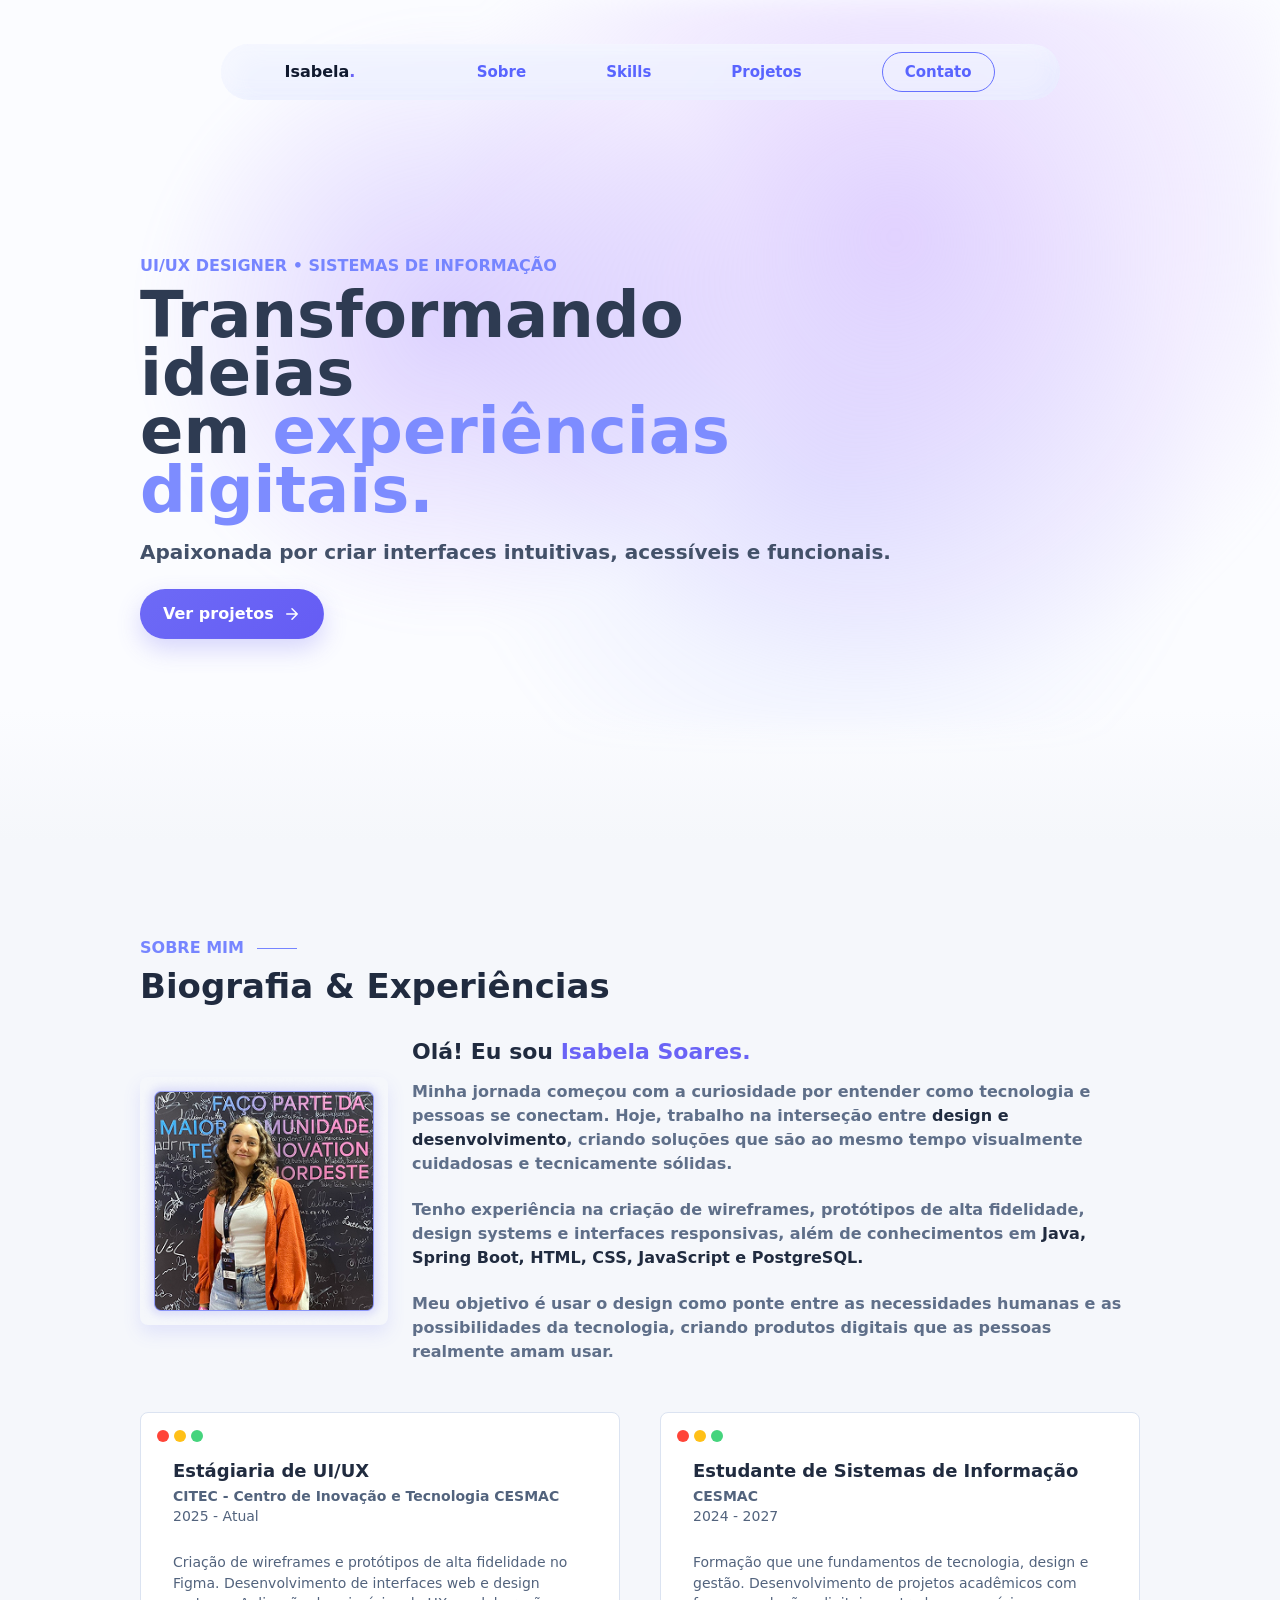
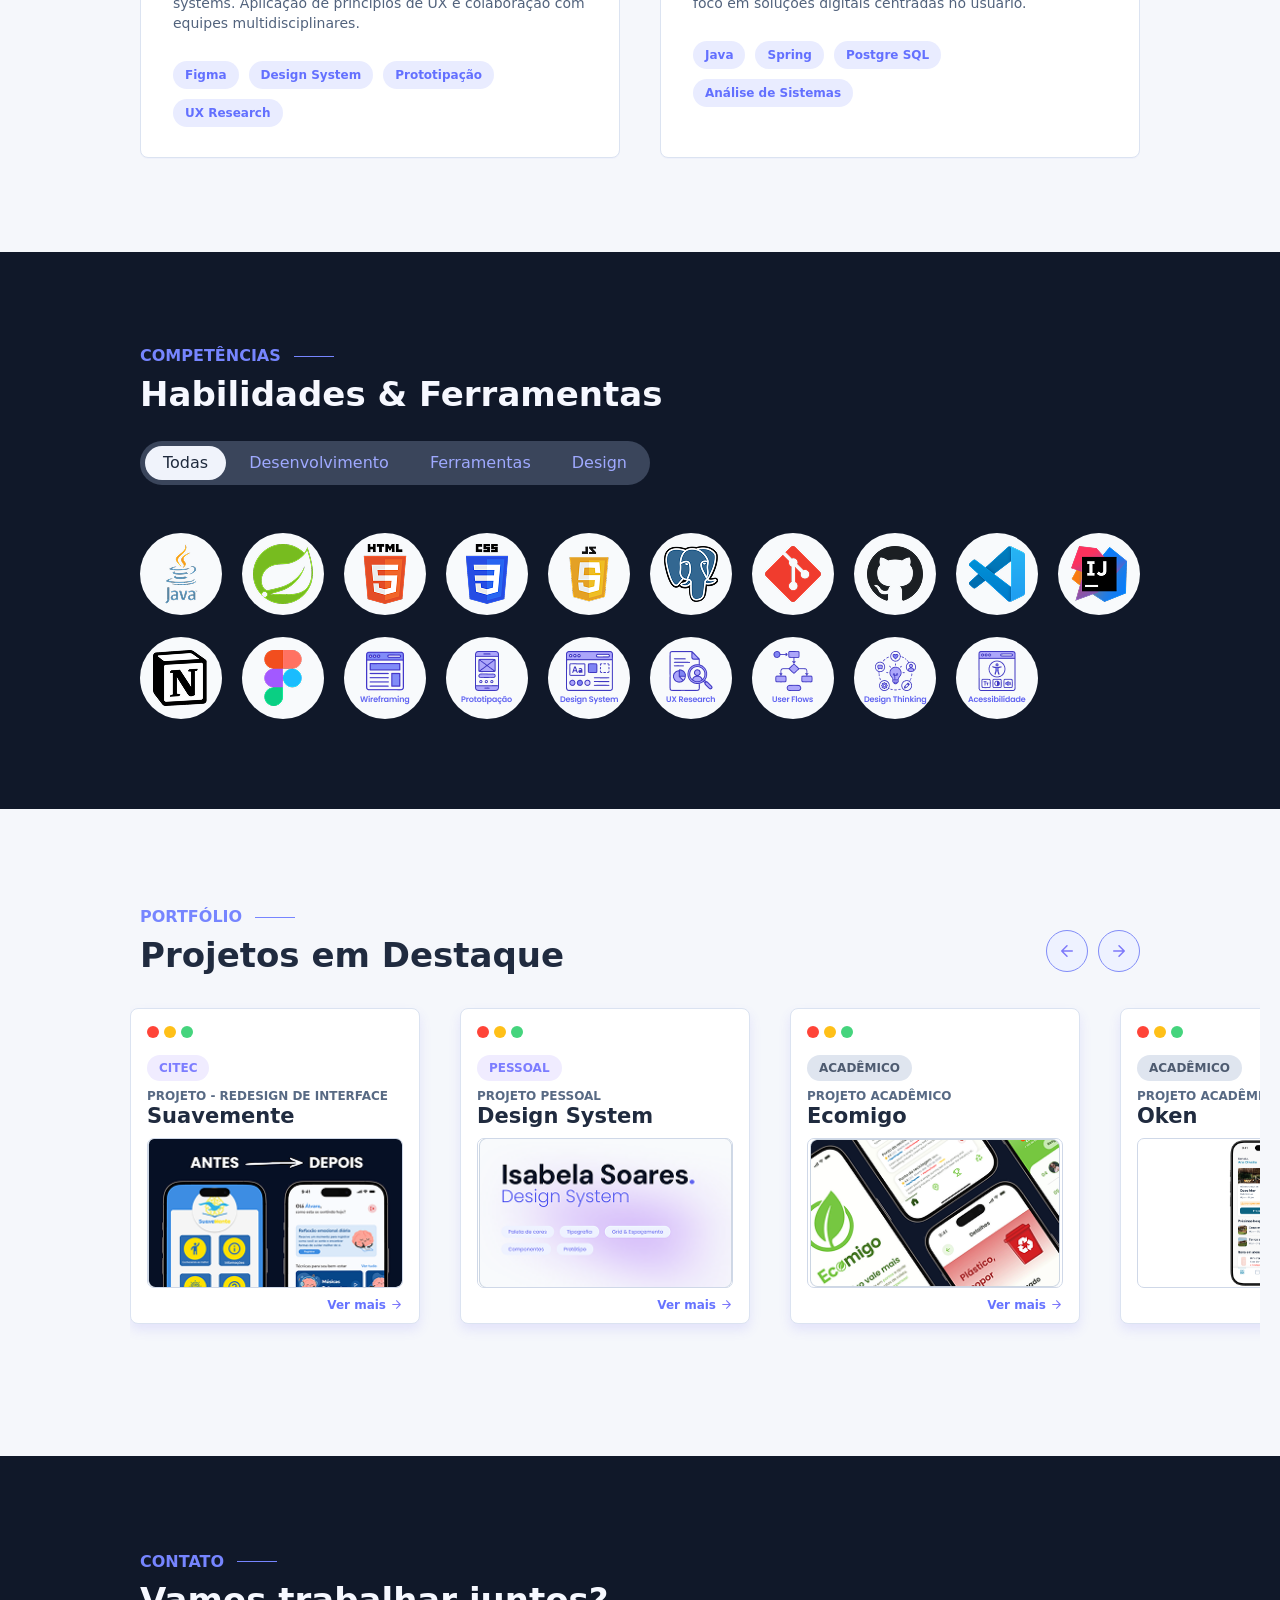
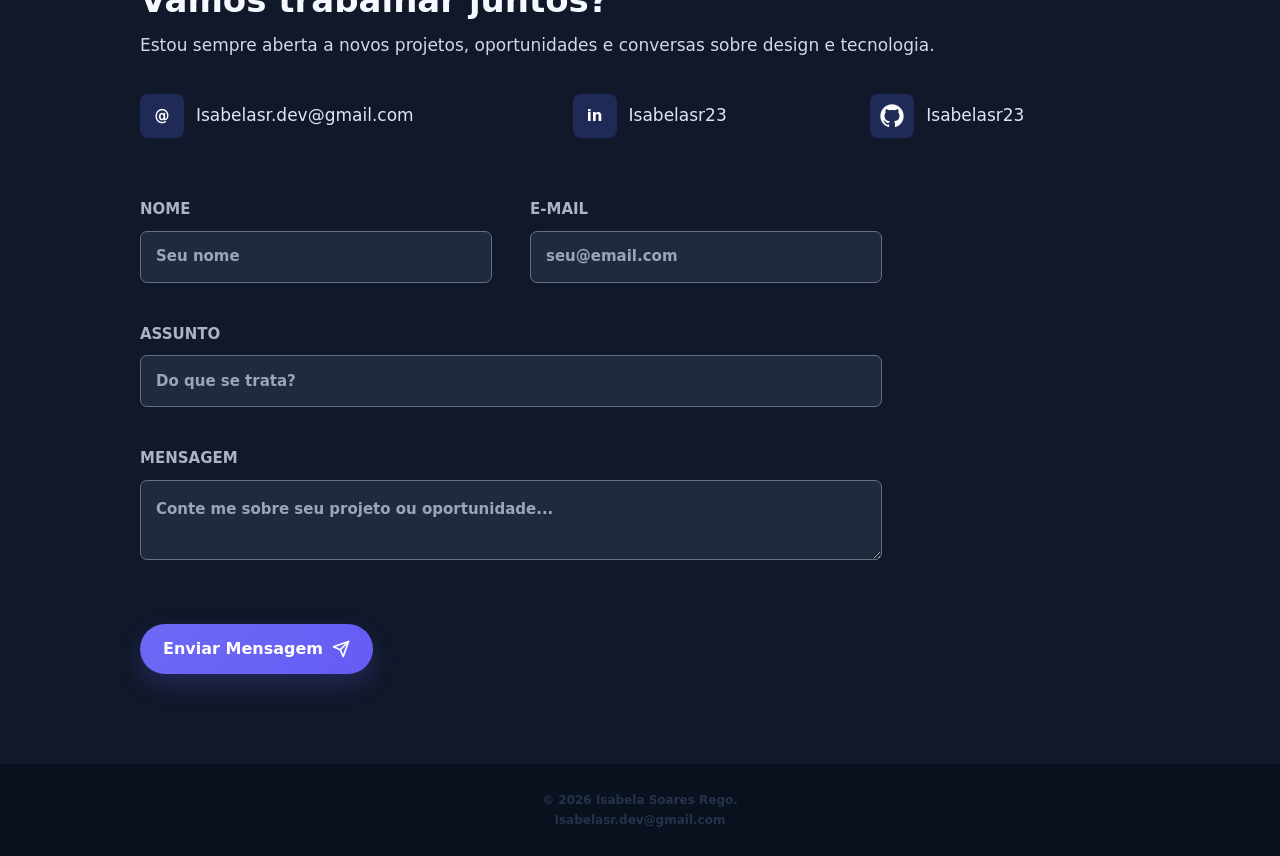
==== commit aa28a4a8: "Adiciona projetos Oken, Eventos Acadêmicos e Míron" ====
--- a/index.html
+++ b/index.html
@@ -201,6 +201,36 @@
                 </a>
                 <a class="project-link" href="ecomigo.html">Ver mais <img class="project-arrow" src="assets/icons/arrow.svg" alt="" aria-hidden="true" /></a>
               </article>
+              <article class="project-card">
+                <div class="window-dots" aria-hidden="true"><span></span><span></span><span></span></div>
+                <span class="project-tag project-tag-muted">Acadêmico</span>
+                <p class="project-type">Projeto Acadêmico</p>
+                <h3>Oken</h3>
+                <a class="project-image project-image-contain" href="oken.html" aria-label="Ver mais sobre o projeto Oken">
+                  <img src="assets/projects/oken-home.png" alt="Home do aplicativo Oken para gestão de imóveis de temporada" />
+                </a>
+                <a class="project-link" href="oken.html">Ver mais <img class="project-arrow" src="assets/icons/arrow.svg" alt="" aria-hidden="true" /></a>
+              </article>
+              <article class="project-card">
+                <div class="window-dots" aria-hidden="true"><span></span><span></span><span></span></div>
+                <span class="project-tag project-tag-muted">Acadêmico</span>
+                <p class="project-type">UX Research</p>
+                <h3>Eventos Acadêmicos</h3>
+                <a class="project-image project-image-contain" href="eventos-academicos.html" aria-label="Ver estudo de Eventos Acadêmicos">
+                  <img src="assets/icons/eventos-analise.svg" alt="Análise da pesquisa sobre eventos acadêmicos" />
+                </a>
+                <a class="project-link" href="eventos-academicos.html">Ver mais <img class="project-arrow" src="assets/icons/arrow.svg" alt="" aria-hidden="true" /></a>
+              </article>
+              <article class="project-card">
+                <div class="window-dots" aria-hidden="true"><span></span><span></span><span></span></div>
+                <span class="project-tag project-tag-muted">Acadêmico</span>
+                <p class="project-type">Personal Project</p>
+                <h3>Míron</h3>
+                <a class="project-image project-image-contain" href="miron.html" aria-label="Ver mais sobre o projeto Míron">
+                  <img src="assets/projects/miron-home.png" alt="Aplicativo Míron para organização de treinos" />
+                </a>
+                <a class="project-link" href="miron.html">Ver mais <img class="project-arrow" src="assets/icons/arrow.svg" alt="" aria-hidden="true" /></a>
+              </article>
             </div>
           </div>
         </div>
@@ -227,7 +257,10 @@
             </a>
           </div>
 
-          <form class="contact-form" novalidate>
+          <form class="contact-form" action="https://formsubmit.co/Isabelasr.dev@gmail.com" method="POST" novalidate>
+            <input type="hidden" name="_subject" value="Nova mensagem pelo portfólio" />
+            <input type="hidden" name="_captcha" value="false" />
+            <input type="hidden" name="_template" value="table" />
             <div class="form-row">
               <label>
                 Nome
--- a/css/style.css
+++ b/css/style.css
@@ -494,6 +494,8 @@
 
 .filter-bar {
   --filter-indicator-left: 5px;
+  --filter-indicator-top: 5px;
+  --filter-indicator-height: 34px;
   --filter-indicator-width: 64px;
   background: #3a455b;
   border-radius: 999px;
@@ -508,12 +510,15 @@
   background: #f0f3fb;
   border-radius: 999px;
   content: "";
-  height: calc(100% - 10px);
+  height: var(--filter-indicator-height);
   left: 0;
   position: absolute;
-  top: 5px;
-  transform: translateX(var(--filter-indicator-left));
-  transition: transform 0.28s cubic-bezier(0.2, 0.8, 0.2, 1), width 0.28s cubic-bezier(0.2, 0.8, 0.2, 1);
+  top: 0;
+  transform: translate(var(--filter-indicator-left), var(--filter-indicator-top));
+  transition:
+    height 0.28s cubic-bezier(0.2, 0.8, 0.2, 1),
+    transform 0.28s cubic-bezier(0.2, 0.8, 0.2, 1),
+    width 0.28s cubic-bezier(0.2, 0.8, 0.2, 1);
   width: var(--filter-indicator-width);
 }
 
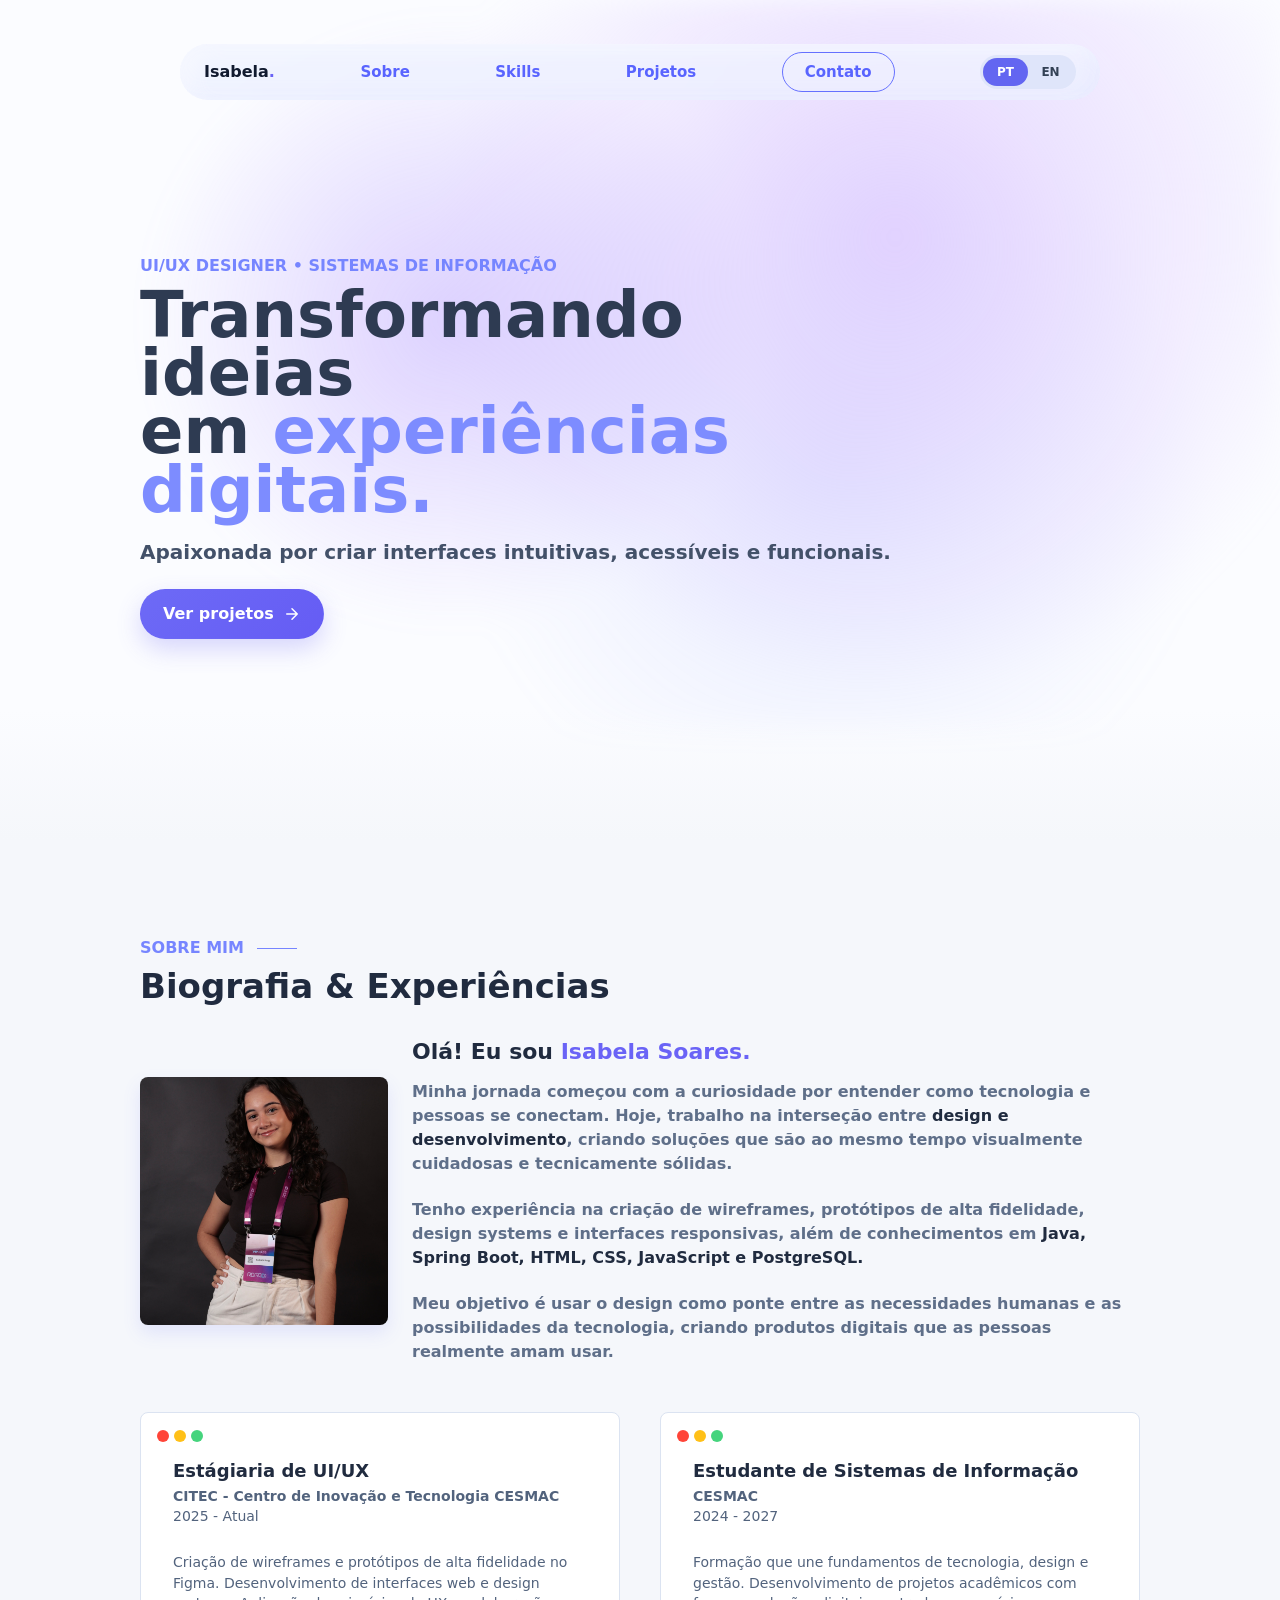
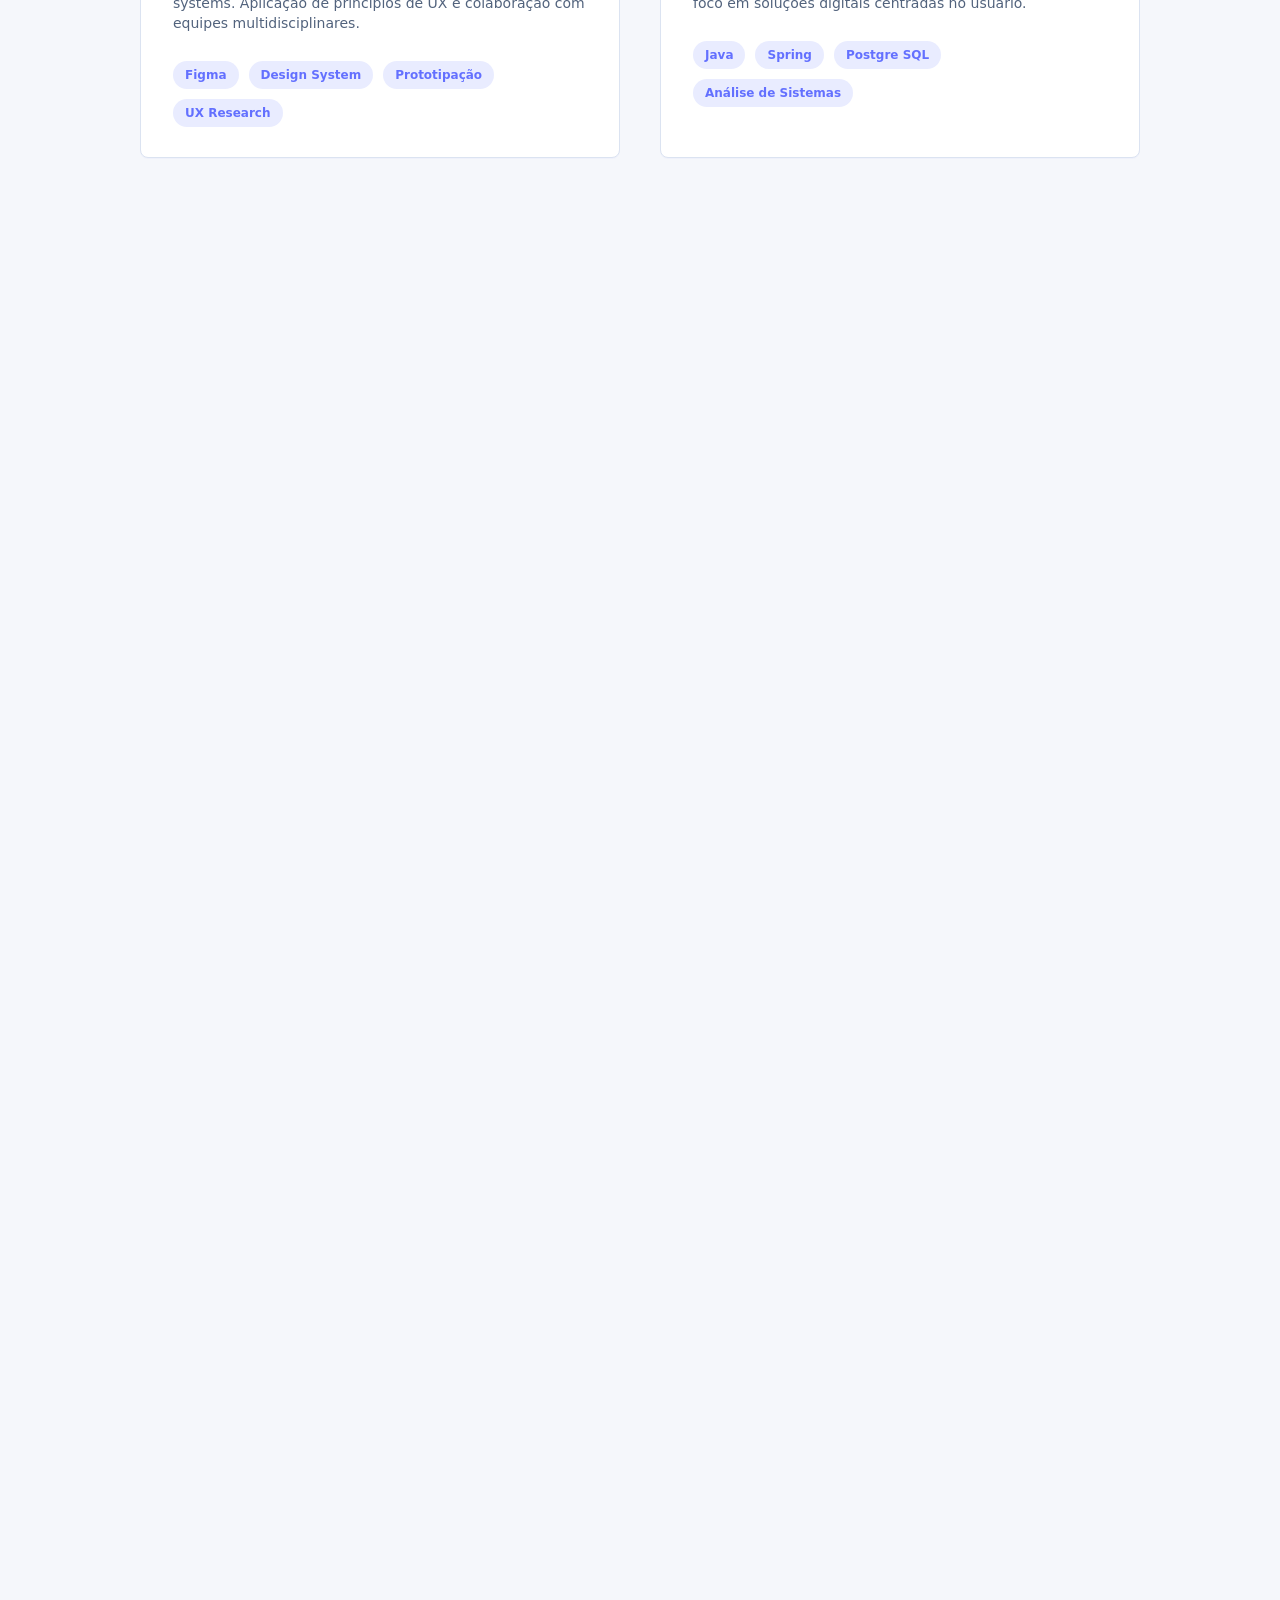
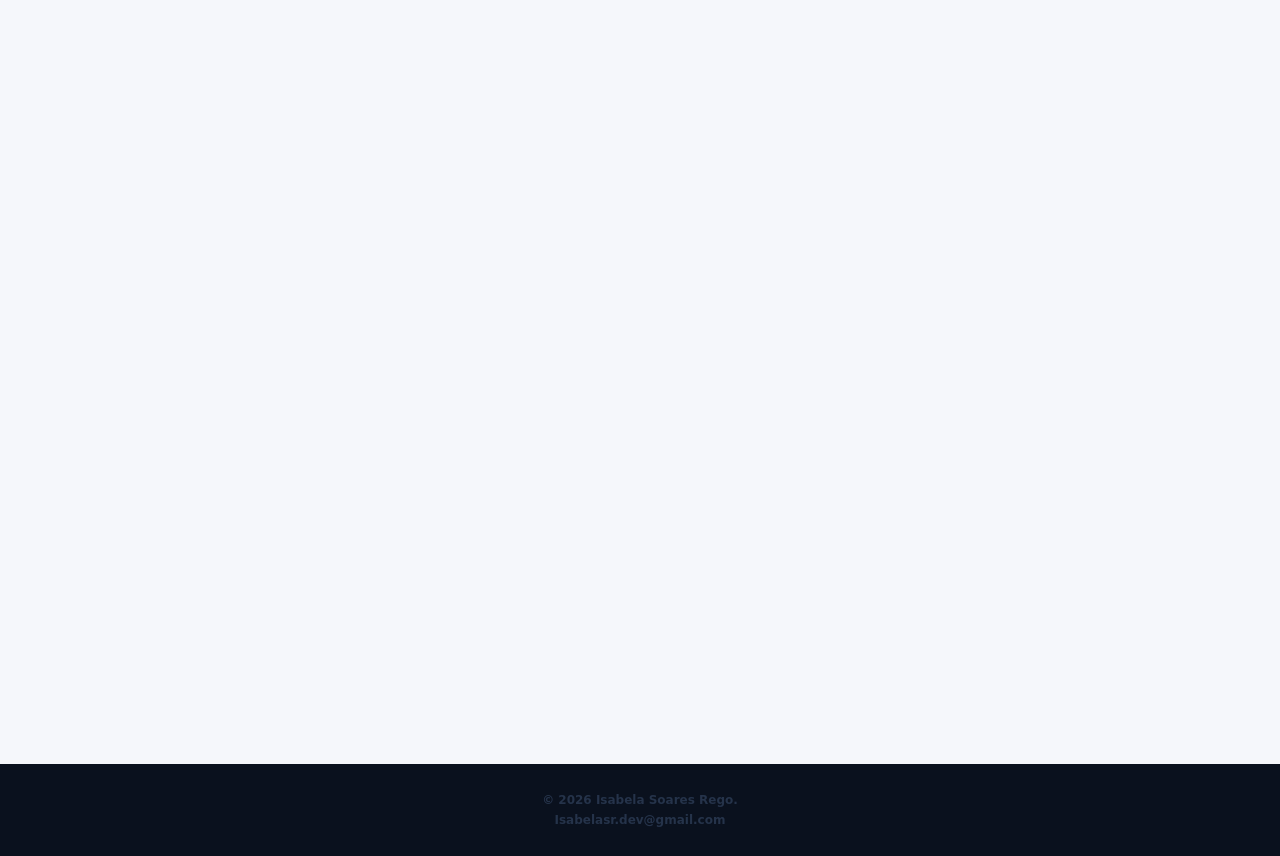
==== commit 8d95fb68: "Adiciona idiomas PT e EN e atualiza imagens do portfólio" ====
--- a/index.html
+++ b/index.html
@@ -9,6 +9,7 @@
     />
     <title>Isabela Soares | Portfólio</title>
     <link rel="stylesheet" href="css/style.css" />
+    <link rel="stylesheet" href="css/language.css" />
   </head>
   <body>
     <a class="skip-link" href="#main">Pular para o conteúdo</a>
@@ -55,8 +56,8 @@
           <div class="about-grid">
             <img
               class="profile-photo"
-              src="assets/images/profile-isabela.png"
-              alt="Isabela Soares em frente a um mural de comunidade e tecnologia"
+              src="assets/images/profile-isabela.jpg"
+              alt="Retrato de Isabela Soares"
             />
             <div class="about-text">
               <h3>Olá! Eu sou <span>Isabela Soares.</span></h3>
@@ -207,7 +208,7 @@
                 <p class="project-type">Projeto Acadêmico</p>
                 <h3>Oken</h3>
                 <a class="project-image project-image-contain" href="oken.html" aria-label="Ver mais sobre o projeto Oken">
-                  <img src="assets/projects/oken-home.png" alt="Home do aplicativo Oken para gestão de imóveis de temporada" />
+                  <img src="assets/projects/oken-cover.png" alt="Home do aplicativo Oken para gestão de imóveis de temporada" />
                 </a>
                 <a class="project-link" href="oken.html">Ver mais <img class="project-arrow" src="assets/icons/arrow.svg" alt="" aria-hidden="true" /></a>
               </article>
@@ -217,7 +218,7 @@
                 <p class="project-type">UX Research</p>
                 <h3>Eventos Acadêmicos</h3>
                 <a class="project-image project-image-contain" href="eventos-academicos.html" aria-label="Ver estudo de Eventos Acadêmicos">
-                  <img src="assets/icons/eventos-analise.svg" alt="Análise da pesquisa sobre eventos acadêmicos" />
+                  <img src="assets/projects/eventos-academicos-cover.png" alt="Análise da pesquisa sobre eventos acadêmicos" />
                 </a>
                 <a class="project-link" href="eventos-academicos.html">Ver mais <img class="project-arrow" src="assets/icons/arrow.svg" alt="" aria-hidden="true" /></a>
               </article>
@@ -227,7 +228,7 @@
                 <p class="project-type">Personal Project</p>
                 <h3>Míron</h3>
                 <a class="project-image project-image-contain" href="miron.html" aria-label="Ver mais sobre o projeto Míron">
-                  <img src="assets/projects/miron-home.png" alt="Aplicativo Míron para organização de treinos" />
+                  <img src="assets/projects/miron-cover.png" alt="Aplicativo Míron para organização de treinos" />
                 </a>
                 <a class="project-link" href="miron.html">Ver mais <img class="project-arrow" src="assets/icons/arrow.svg" alt="" aria-hidden="true" /></a>
               </article>
@@ -301,6 +302,7 @@
       <a href="mailto:Isabelasr.dev@gmail.com">Isabelasr.dev@gmail.com</a>
     </footer>
 
-    <script src="js/script.js"></script>
+    <script src="js/i18n.js"></script>
+    <script src="js/script.js?v=2"></script>
   </body>
 </html>
--- a/css/language.css
+++ b/css/language.css
@@ -0,0 +1,58 @@
+.nav-pill.nav-localized {
+  width: calc(100% - 40px);
+  max-width: 920px;
+  padding: 0 24px;
+  gap: 24px;
+}
+.nav-localized .brand { flex-shrink: 0; }
+.nav-localized .nav-links { flex: 1; justify-content: space-evenly; gap: 24px; }
+.language-selector {
+  display: grid;
+  grid-template-columns: repeat(2, 1fr);
+  position: relative;
+  flex: 0 0 96px;
+  width: 96px;
+  height: 34px;
+  padding: 3px;
+  border-radius: 999px;
+  background: #dfe5fa;
+  isolation: isolate;
+}
+.language-selector::before {
+  content: "";
+  position: absolute;
+  top: 3px;
+  left: 3px;
+  width: 45px;
+  height: 28px;
+  background: #6366f1;
+  border-radius: 999px;
+  z-index: -1;
+  transition: transform .24s ease;
+}
+.language-selector[data-active-language="en"]::before { transform: translateX(45px); }
+.language-selector button {
+  border: 0;
+  border-radius: 999px;
+  background: transparent;
+  color: #334155;
+  font: 600 12px/1 Poppins, system-ui, sans-serif;
+  letter-spacing: 0;
+  padding: 0;
+  width: 45px;
+  height: 28px;
+  cursor: pointer;
+  transition: color .24s ease;
+}
+.language-selector button[aria-checked="true"] { color: #fff; }
+.language-selector button:focus-visible { outline: 2px solid #0f172a; outline-offset: 3px; }
+@media (max-width: 767px) {
+  .nav-pill.nav-localized { width: calc(100% - 28px); padding: 0 16px; gap: 12px; }
+  .nav-localized .brand { margin-right: auto; }
+  .nav-localized .language-selector { order: 2; }
+  .nav-localized .menu-toggle { order: 3; flex-shrink: 0; }
+  .nav-localized .nav-links { gap: 8px; }
+}
+@media (prefers-reduced-motion: reduce) {
+  .language-selector::before, .language-selector button { transition: none; }
+}
